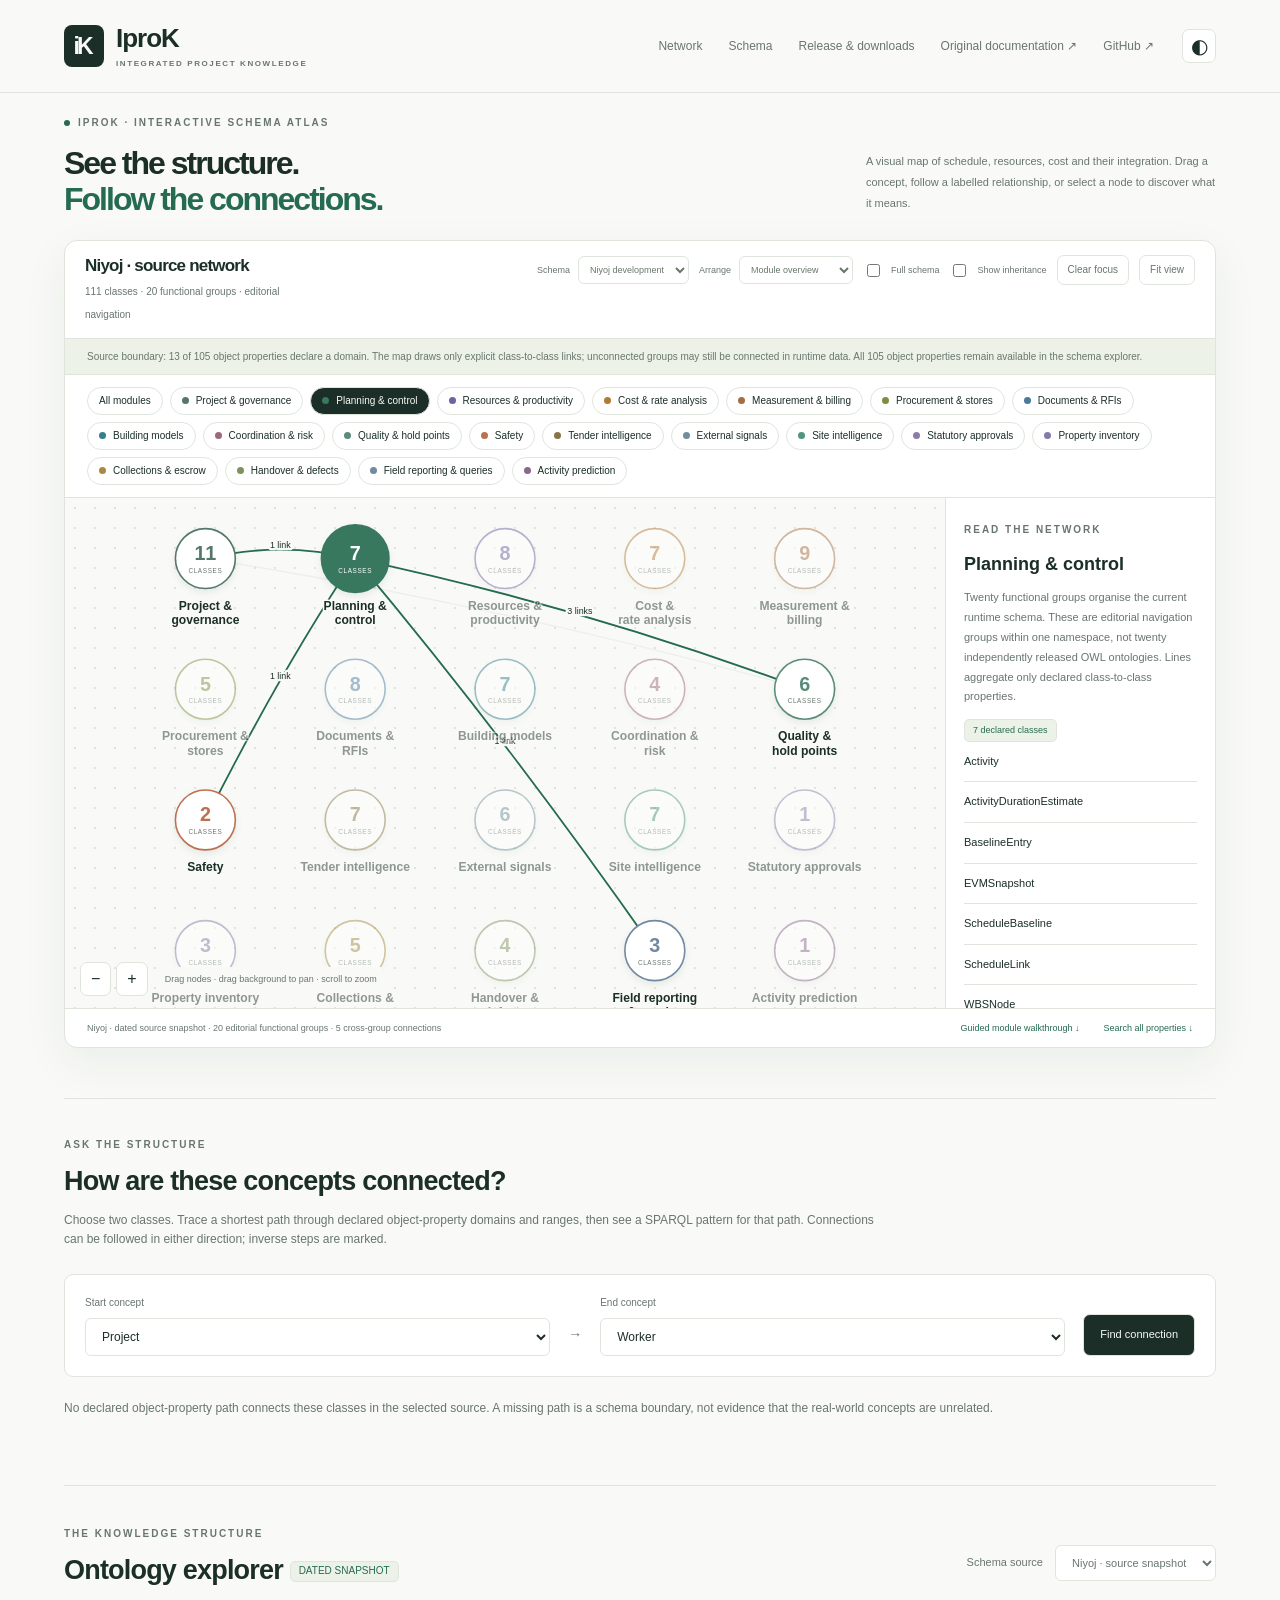
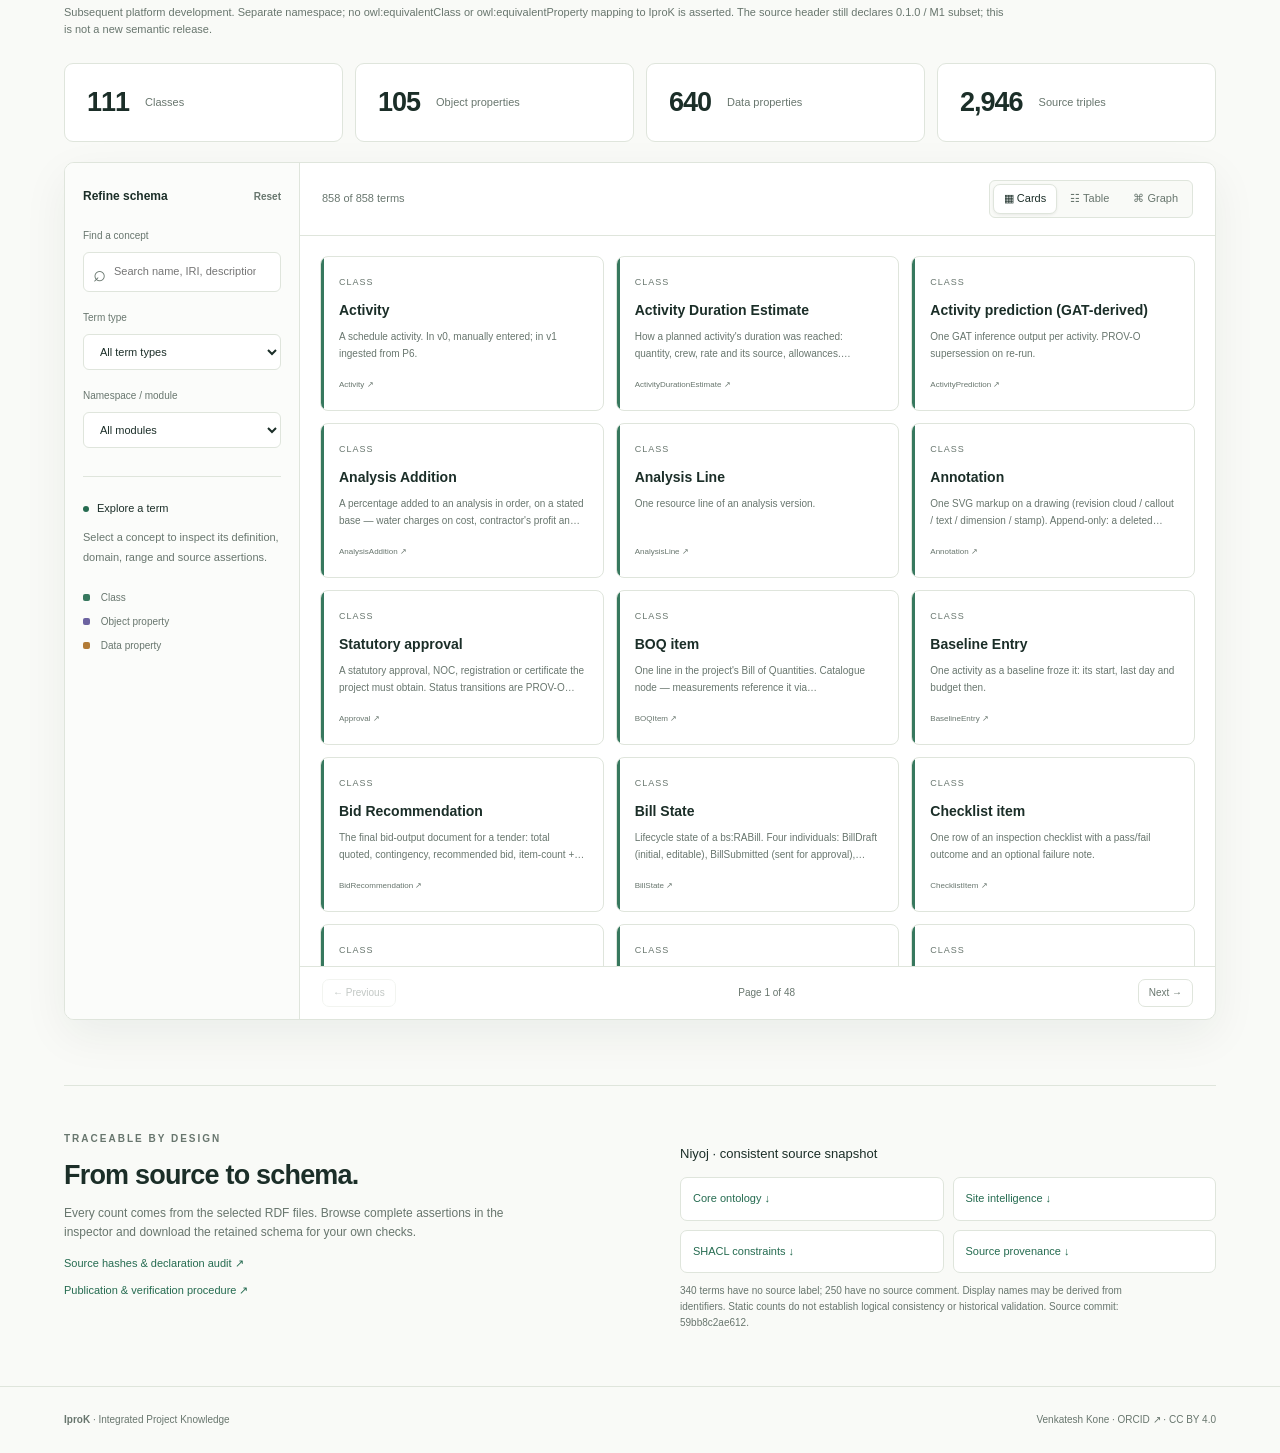
==== index.html @ ef1412c0 "Build source-traceable IproK and Niyoj network atlas" ====
<!doctype html>
<html lang="en"><head><meta charset="utf-8"><meta name="viewport" content="width=device-width,initial-scale=1"><meta name="description" content="Explore the IproK ontology: construction schedules, resources, costs and connected project information."><title>IproK | A visual guide to connected project information</title><link rel="stylesheet" href="assets/explorer.css"><script src="assets/explorer.js" defer></script></head>
<body><a class="skip" href="#workspace">Skip to explorer</a><header><a class="brand" href="index.html"><span class="mark">iK</span><span>IproK<small>INTEGRATED PROJECT KNOWLEDGE</small></span></a><nav aria-label="Main navigation"><a href="#network">Network</a><a href="#workspace">Schema</a><a href="#release">Release & downloads</a><a href="legacy.html">Original documentation ↗</a><a href="https://github.com/konevenkatesh/iprok-explorer">GitHub ↗</a></nav><button id="theme" class="icon" aria-label="Switch colour theme">◐</button></header>
<main><section class="network-intro"><div><div class="eyebrow"><span class="dot"></span> IPROK · INTERACTIVE SCHEMA ATLAS</div><h1>See the structure.<br><span>Follow the connections.</span></h1></div><p>A visual map of schedule, resources, cost and their integration. Drag a concept, follow a labelled relationship, or select a node to discover what it means.</p></section>
<section id="network" class="network-studio" aria-labelledby="network-title"><div class="network-top"><div><h2 id="network-title">The IproK network</h2><span id="network-summary">28 classes · 5 modules</span></div><div class="network-switch"><label>Schema<select id="network-source"><option value="iprok">Published IproK</option><option value="niyoj">Niyoj development</option></select></label><label>Arrange<select id="network-layout"><option value="module-map">Module overview</option><option value="modules">Class clusters</option><option value="force">Connected network</option><option value="radial">Radial map</option><option value="hierarchy">Class hierarchy</option></select></label><label class="check-label"><input id="network-context" type="checkbox"> Full schema</label><label class="check-label"><input id="network-hierarchy" type="checkbox"> Show inheritance</label><button id="network-clear">Clear focus</button><button id="network-fit">Fit view</button></div></div><div id="network-evidence-note" class="network-evidence-note"></div><div id="network-modules" class="network-modules" role="group" aria-label="Focus a module"></div><div class="network-body"><div class="network-viewport"><svg id="network-svg" viewBox="0 0 1200 760" aria-label="IproK interactive module network"></svg><div class="canvas-tools"><button id="network-zoom-out" aria-label="Zoom network out">−</button><button id="network-zoom-in" aria-label="Zoom network in">+</button><span>Drag nodes · drag background to pan · scroll to zoom</span></div></div><aside class="network-detail"><div class="eyebrow">READ THE NETWORK</div><h3 id="network-node-title">Start with a connection.</h3><p id="network-node-description">Each circle is a class. Solid arrows are declared object-property links. Colours show the module. Select a node to highlight its neighbours and open the connected terms below.</p><div id="network-node-facts"></div><div id="network-node-links"></div><button id="network-inspect" hidden>Inspect all source assertions ↗</button><div class="network-key"><span><i></i> Solid arrow · object property</span><span>┄ Dashed arrow · subclass of</span><span>Labels and directions follow the RDF source.</span></div></aside></div><div class="network-foot"><span id="network-status" role="status">Published IproK 0.1.0 · source declarations</span><a href="#learning">Guided module walkthrough ↓</a><a href="#workspace">Search all properties ↓</a></div></section>
<section id="learning" class="learning" aria-labelledby="learning-title"><div class="section-head"><div><div class="eyebrow">START WITH THE MEANING</div><h2 id="learning-title">Five modules. One connected structure.</h2></div><span class="badge">PUBLISHED IPROK SCHEMA</span></div><p class="intro">Choose a module to see its purpose and connections. Then follow a question through the model or inspect any term. Explanations are editorial guides; source assertions remain available at every step.</p><div id="module-cards" class="module-cards"></div><div id="module-detail" class="module-detail"><div><div class="eyebrow">INSIDE THE MODULE</div><h3 id="module-title"></h3><p id="module-purpose"></p><button id="browse-module" class="text-button"></button><div class="source-note">Concepts below may belong to neighbouring modules. The relationships on the right are declared in the selected module.</div><div id="module-diagram" class="concept-chips"></div></div><div><div class="eyebrow">READ THE CONNECTIONS</div><div id="module-relations" class="module-relations"></div></div></div><div class="journeys"><div class="eyebrow">FOLLOW A QUESTION</div><h2>See how the pieces connect.</h2><div id="journey-tabs" class="journey-tabs" role="group" aria-label="Guided schema paths"></div><p id="journey-description"></p><div id="journey-flow" class="journey-flow"></div><div class="reading-key"><span>□ Class: a kind of thing</span><span>→ Property: a declared relationship</span><span>Select either to inspect the source</span></div></div><div class="meaning-grid"><article><div class="eyebrow">01 · STRUCTURE</div><h3>The ontology defines the meanings.</h3><p>Task, ResourceAllocation and Resource are classes. taskHasResourceAllocation and allocationAssignsResource are relationships between those classes.</p></article><article><div class="eyebrow">02 · RECORDS</div><h3>The graph connects actual records.</h3><p>Illustrative only: “Task A → Allocation A → Crane A”. These would be project instances using the schema. This website contains no actual project records.</p></article><article><div class="eyebrow">03 · BOUNDARIES</div><h3>Read what is declared.</h3><p>The published IproK schema has schedule, resource, cost, integration and shared modules. A building-model module is not declared in this release. Niyoj is available separately as later development, with its own namespace.</p></article></div></section>
<section class="pathfinder" aria-labelledby="pathfinder-title"><div><div class="eyebrow">ASK THE STRUCTURE</div><h2 id="pathfinder-title">How are these concepts connected?</h2><p>Choose two classes. Trace a shortest path through declared object-property domains and ranges, then see a SPARQL pattern for that path. Connections can be followed in either direction; inverse steps are marked.</p></div><div class="path-selectors"><label>Start concept<select id="path-start"></select></label><span aria-hidden="true">→</span><label>End concept<select id="path-end"></select></label><button id="find-path">Find connection</button></div><div id="path-result" role="status" aria-live="polite"></div><details id="query-details"><summary>Read the corresponding SPARQL pattern</summary><pre id="path-query"></pre><div class="query-actions"><button id="copy-query">Copy query</button><span id="query-copy-status" role="status"></span></div><p class="source-note">Generated from the displayed schema path. No query runs here. Use a populated graph with matching predicates; inspect dataset, graph scope and authorisation before execution. Domain/range declarations can be multiple and are not validation rules.</p></details></section>
<section class="workspace" id="workspace" aria-labelledby="explorer-title"><div class="section-head"><div><div class="eyebrow">THE KNOWLEDGE STRUCTURE</div><h2 id="explorer-title">Ontology explorer <span id="release-badge" class="badge">Loading</span></h2></div><label class="source-label">Schema source<select id="source"><option value="iprok">IproK · published 0.1.0</option><option value="niyoj">Niyoj · source snapshot</option></select></label></div><p id="source-note" class="source-note"></p><div id="stats" class="stats" aria-label="Schema counts"></div>
<div class="explorer-shell"><aside class="filters"><div class="filter-title">Refine schema <button id="reset" class="text-button">Reset</button></div><label for="search">Find a concept</label><div class="search-wrap"><span aria-hidden="true">⌕</span><input id="search" type="search" placeholder="Search name, IRI, description…"></div><label for="kind">Term type</label><select id="kind"><option value="">All term types</option><option>Class</option><option>Object property</option><option>Data property</option><option>Annotation property</option><option>Property</option></select><label for="module">Namespace / module</label><select id="module"><option value="">All modules</option></select><div class="filter-note"><span class="dot"></span><strong>Explore a term</strong><p>Select a concept to inspect its definition, domain, range and source assertions.</p></div><div class="legend"><span><i class="class-dot"></i> Class</span><span><i class="object-dot"></i> Object property</span><span><i class="data-dot"></i> Data property</span></div></aside>
<div class="results"><div class="toolbar"><span id="result-count" role="status" aria-live="polite">Loading schema…</span><div class="layouts" role="group" aria-label="Schema layout"><button data-layout="cards" aria-pressed="true">▦ <span>Cards</span></button><button data-layout="table" aria-pressed="false">☷ <span>Table</span></button><button data-layout="graph" aria-pressed="false">⌘ <span>Graph</span></button></div></div><div id="graph-controls" hidden><label>Graph arrangement <select id="arrangement"><option value="radial">Radial</option><option value="layers">Hierarchy layers</option><option value="grid">Grid</option></select></label><button id="zoom-out" aria-label="Zoom out">−</button><button id="zoom-in" aria-label="Zoom in">+</button><button id="zoom-reset">Fit</button><span>Classes and declared domain → range links. No inferred links.</span></div><div id="content" class="content" aria-busy="true"><p>Loading the retained schema…</p></div><div class="pager"><button id="previous">← Previous</button><span id="page-info"></span><button id="next">Next →</button></div></div></div></section>
<section class="release-section" id="release"><div><div class="eyebrow">TRACEABLE BY DESIGN</div><h2>From source to schema.</h2><p>Every count comes from the selected RDF files. Browse complete assertions in the inspector and download the retained schema for your own checks.</p><a href="data/manifest.json">Source hashes & declaration audit ↗</a><a href="PROCEDURE.md">Publication & verification procedure ↗</a></div><div><h3 id="download-title">Published IproK files</h3><div id="downloads" class="downloads"></div><p class="release-note" id="audit-note"></p></div></section></main>
<footer><span><strong>IproK</strong> · Integrated Project Knowledge</span><span>Venkatesh Kone · <a href="https://orcid.org/0000-0002-6398-5850">ORCID ↗</a> · <a href="https://creativecommons.org/licenses/by/4.0/">CC BY 4.0</a></span></footer>
<dialog id="inspector" aria-labelledby="term-title"><div class="dialog-top"><span id="term-kind" class="badge"></span><button id="close" aria-label="Close term inspector">✕</button></div><h2 id="term-title"></h2><code id="term-iri"></code><p id="term-description"></p><div class="inspector-actions"><button id="copy">Copy IRI</button><button id="permalink">Copy explorer link</button><a id="source-file">View RDF source ↗</a><span id="copy-status" role="status"></span></div><h3>Declared relationships & assertions</h3><div id="assertions"></div><div id="term-shapes"></div></dialog>
<noscript><p>This explorer requires JavaScript. <a href="legacy.html">Read the original documentation</a> or <a href="ontology.ttl">download Turtle</a>.</p></noscript></body></html>
---- assets/explorer.css ----
:root{--bg:#f9faf7;--surface:#fff;--ink:#1b2e28;--muted:#68766e;--line:#dfe5dc;--accent:#256b50;--soft:#edf2e9;--class:#37785e;--object:#6c63a0;--data:#b17b36;--shadow:0 15px 45px #142f2110;color-scheme:light;font-family:Inter,-apple-system,BlinkMacSystemFont,"Segoe UI",sans-serif}
*{box-sizing:border-box}html{scroll-behavior:smooth;scroll-padding-top:24px}body{margin:0;background:var(--bg);color:var(--ink);font-size:14px;line-height:1.6}body.dark{--bg:#121d19;--surface:#1b2923;--ink:#e1e9df;--muted:#a5b4a9;--line:#34453a;--accent:#96c7a8;--soft:#25382d;--shadow:none;color-scheme:dark}button,input,select{font:inherit;color:inherit}button,a,select{touch-action:manipulation}button{cursor:pointer;background:var(--surface);border:1px solid var(--line);border-radius:7px;padding:8px 12px}button:hover{border-color:var(--accent);background:var(--soft)}button:disabled{opacity:.4;cursor:default}a{color:inherit;text-decoration:none}a:hover{text-decoration:underline}a:focus-visible,button:focus-visible,input:focus-visible,select:focus-visible{outline:3px solid var(--accent);outline-offset:3px}.skip{position:absolute;top:-80px;left:20px;background:var(--surface);padding:12px;z-index:20}.skip:focus{top:10px}header{max-width:1440px;margin:auto;padding:24px 5%;display:flex;align-items:center;border-bottom:1px solid var(--line);gap:28px}.brand{display:flex;align-items:center;gap:12px;font-size:26px;font-weight:700;line-height:1.1;letter-spacing:-1px}.brand small{display:block;font-size:8px;letter-spacing:1.6px;color:var(--muted);margin-top:7px}.mark{background:var(--ink);color:var(--bg);width:40px;height:42px;border-radius:8px;display:grid;place-items:center;font-size:23px;letter-spacing:-3px;padding-right:4px}nav{margin-left:auto;display:flex;gap:26px;font-size:12px;color:var(--muted)}.icon{font-size:20px;padding:0;width:34px;height:34px}main{max-width:1440px;margin:auto;padding:0 5%}.hero{display:grid;grid-template-columns:1.2fr 1fr;gap:50px;padding:65px 0 58px;align-items:center}.eyebrow{font-size:10px;letter-spacing:2px;font-weight:650;color:var(--muted);display:flex;align-items:center;gap:8px}.dot{width:6px;height:6px;display:inline-block;border-radius:50%;background:var(--accent)}h1{font-size:clamp(32px,3.3vw,50px);font-weight:550;line-height:1.15;letter-spacing:-2px;margin:18px 0}h1 span{color:var(--accent)}.hero p{font-size:14px;color:var(--muted);max-width:570px;line-height:1.85;margin:22px 0 30px}.primary{display:inline-flex;gap:30px;padding:11px 19px;background:var(--ink);color:var(--bg);border-radius:6px;font-size:12px}.secondary{margin-left:22px;color:var(--muted);font-size:11px}.hero-art{border:1px solid var(--line);border-radius:15px;padding:5px 10px 14px;background:var(--soft)}.hero-art svg{width:100%;display:block;color:var(--accent)}.art-node rect{fill:var(--ink);stroke:var(--ink)}.art-node text{fill:var(--bg);text-anchor:middle;font-size:12px;font-weight:600;letter-spacing:1px}.art-node .art-sub{font-size:9px;font-weight:400;letter-spacing:0;opacity:.6}.art-node.small rect{fill:var(--surface);stroke:var(--line)}.art-node.small text{fill:var(--ink);font-size:11px;letter-spacing:0;font-weight:500}.art-caption{display:block;text-align:center;font-size:8px;letter-spacing:1.5px;color:var(--muted)}.section-head{display:flex;justify-content:space-between;align-items:center;gap:20px}h2{font-size:27px;font-weight:550;letter-spacing:-.8px;line-height:1.25;margin:12px 0}.badge{display:inline-block;background:var(--soft);border:1px solid var(--line);border-radius:5px;padding:3px 8px;font-size:10px;vertical-align:middle;font-weight:500;letter-spacing:0;color:var(--accent)}.source-label{display:flex;align-items:center;gap:12px;color:var(--muted);font-size:11px}select,input{border:1px solid var(--line);border-radius:6px;background:var(--surface);padding:10px 12px;max-width:100%}.source-note{color:var(--muted);font-size:11px;max-width:950px;margin:4px 0 24px}.stats{display:grid;grid-template-columns:repeat(4,1fr);gap:12px;margin:20px 0}.stat{background:var(--surface);border:1px solid var(--line);border-radius:9px;padding:17px 22px;display:flex;align-items:center;gap:16px}.stat strong{font-weight:550;font-size:27px;letter-spacing:-1px}.stat span{font-size:11px;color:var(--muted)}.explorer-shell{display:grid;grid-template-columns:235px minmax(0,1fr);border:1px solid var(--line);border-radius:10px;overflow:hidden;background:var(--surface);box-shadow:var(--shadow)}.filters{padding:24px 18px;background:color-mix(in srgb,var(--bg) 60%,var(--surface));border-right:1px solid var(--line)}.filter-title{display:flex;justify-content:space-between;align-items:center;font-size:12px;font-weight:600;margin-bottom:22px}.text-button{border:0;background:none;color:var(--muted);padding:0;font-size:10px}.filters label{display:block;font-size:10px;color:var(--muted);margin:18px 0 8px;font-weight:500}.filters select,.filters input{width:100%;font-size:11px}.search-wrap{position:relative}.search-wrap span{position:absolute;left:10px;top:4px;font-size:22px;color:var(--muted)}.search-wrap input{padding-left:30px}.filter-note{border-top:1px solid var(--line);margin-top:28px;padding-top:23px;font-size:11px;color:var(--muted)}.filter-note strong{margin-left:8px;color:var(--ink);font-weight:500}.filter-note p{line-height:1.8}.legend{display:grid;gap:8px;margin-top:22px;font-size:10px;color:var(--muted)}.legend i{display:inline-block;width:7px;height:7px;border-radius:2px;margin-right:8px}.class-dot{background:var(--class)}.object-dot{background:var(--object)}.data-dot{background:var(--data)}.toolbar{padding:17px 22px;border-bottom:1px solid var(--line);display:flex;align-items:center;justify-content:space-between;gap:15px;font-size:11px;color:var(--muted)}.layouts{display:flex;background:var(--bg);border:1px solid var(--line);border-radius:6px;padding:3px;gap:2px}.layouts button{padding:5px 10px;background:transparent;border-color:transparent;font-size:11px;color:var(--muted)}.layouts button[aria-pressed=true]{background:var(--surface);color:var(--ink);box-shadow:0 1px 3px #0001;border-color:var(--line)}.content{padding:20px;min-height:420px;max-height:730px;overflow:auto}.cards{display:grid;grid-template-columns:repeat(3,minmax(0,1fr));gap:12px}.term-card{text-align:left;display:flex;flex-direction:column;align-items:start;border-radius:8px;padding:18px;min-height:155px;position:relative;overflow:hidden}.term-card::before{content:'';position:absolute;left:0;top:0;height:100%;width:3px;background:var(--class)}.term-card.object::before{background:var(--object)}.term-card.data::before{background:var(--data)}.term-card small{font-size:9px;text-transform:uppercase;letter-spacing:1px;color:var(--muted)}.term-card strong{font-size:14px;font-weight:550;margin:10px 0 7px;word-break:break-word}.term-card p{font-size:10px;line-height:1.7;color:var(--muted);margin:0;display:-webkit-box;-webkit-line-clamp:2;-webkit-box-orient:vertical;overflow:hidden}.term-card .term-module{font-size:8px;color:var(--muted);margin-top:auto;padding-top:14px;word-break:break-all}.pager{padding:12px 22px;display:flex;justify-content:space-between;align-items:center;border-top:1px solid var(--line);font-size:10px;color:var(--muted)}.pager button{font-size:10px;padding:5px 10px}table{width:100%;border-collapse:collapse;text-align:left;font-size:11px}th{font-weight:500;color:var(--muted);background:var(--bg);position:sticky;top:-20px}th,td{padding:13px 12px;border-bottom:1px solid var(--line);vertical-align:top;overflow-wrap:anywhere}td button{border:0;background:none;padding:0;color:var(--accent);text-align:left;font-size:12px}td .uri{display:block;font-size:9px;color:var(--muted);margin-top:3px}#graph-controls{padding:10px 20px;border-bottom:1px solid var(--line);font-size:10px;align-items:center;gap:8px}#graph-controls:not([hidden]){display:flex;flex-wrap:wrap}#graph-controls select{padding:5px;font-size:10px}#graph-controls button{padding:3px 10px}#graph-controls>span{color:var(--muted)}.graph{width:100%;height:520px;background:var(--bg);border-radius:8px;touch-action:pan-y}.graph line{stroke:var(--line);stroke-width:1.5}.graph .edge-label{fill:var(--muted);font-size:8px}.graph circle{fill:var(--surface);stroke:var(--accent);stroke-width:2}.graph text{fill:var(--ink);font-size:10px;text-anchor:middle;pointer-events:none}.graph g[role=button]{cursor:pointer}.graph g[role=button]:hover circle{fill:var(--soft);stroke-width:4}.graph .external{fill:var(--soft);stroke-dasharray:3 2}.empty{text-align:center;padding:90px 20px;color:var(--muted)}.release-section{display:grid;grid-template-columns:1fr 1fr;gap:80px;border-top:1px solid var(--line);margin-top:65px;padding:45px 0}.release-section p{font-size:12px;color:var(--muted);max-width:470px}.release-section a{display:block;color:var(--accent);font-size:11px;margin-top:10px}.release-section h3{font-size:13px;font-weight:500}.downloads{display:grid;grid-template-columns:repeat(2,1fr);gap:9px}.downloads a{margin:0;border:1px solid var(--line);border-radius:7px;padding:12px;background:var(--surface)}.release-note{font-size:10px!important}footer{max-width:1440px;margin:auto;padding:25px 5%;border-top:1px solid var(--line);font-size:10px;color:var(--muted);display:flex;justify-content:space-between;gap:20px}dialog{background:var(--surface);color:var(--ink);border:1px solid var(--line);border-radius:14px;max-width:780px;width:calc(100% - 30px);max-height:85vh;padding:28px;box-shadow:var(--shadow)}dialog::backdrop{background:#10251f77;backdrop-filter:blur(3px)}.dialog-top{display:flex;justify-content:space-between;align-items:center}dialog h2{margin-top:20px}dialog code{font-size:11px;display:block;overflow-wrap:anywhere;color:var(--muted);padding:10px;background:var(--bg);border:1px solid var(--line);border-radius:6px}dialog p{color:var(--muted);font-size:13px}dialog h3{font-size:13px;margin-top:28px}.inspector-actions{display:flex;gap:10px;flex-wrap:wrap;align-items:center;font-size:10px}.inspector-actions button{font-size:10px}#assertions{display:grid;gap:6px}.assertion{padding:10px 12px;background:var(--bg);border-radius:6px;display:grid;grid-template-columns:150px 1fr;gap:10px;font-size:11px;overflow-wrap:anywhere}.assertion span:first-child{color:var(--muted)}.assertion button{border:0;background:none;padding:0;color:var(--accent);font-size:11px;text-align:left;overflow-wrap:anywhere}#copy-status{color:var(--accent)}[hidden]{display:none!important}
@media(min-width:1500px){.hero{padding-top:80px}}@media(max-width:1050px){.cards{grid-template-columns:repeat(2,minmax(0,1fr))}.hero{gap:20px}.secondary{display:inline-block;margin:15px 0 0 15px}nav{gap:14px}nav a:nth-child(3){display:none}.explorer-shell{grid-template-columns:200px minmax(0,1fr)}}@media(max-width:760px){header{padding:18px 5%;gap:12px}nav a{display:none}nav a:last-child{display:inline}.hero{grid-template-columns:1fr;padding:38px 0}.hero-art{display:none}h1{font-size:38px}.hero p{font-size:13px}.section-head{align-items:start;flex-direction:column}.source-label{width:100%;justify-content:space-between}.stats{gap:7px;grid-template-columns:repeat(2,1fr)}.stat{padding:12px;gap:10px}.stat strong{font-size:23px}.explorer-shell{grid-template-columns:1fr}.filters{border-right:0;border-bottom:1px solid var(--line);padding:15px;display:grid;grid-template-columns:1fr 1fr;gap:8px 15px}.filter-title{grid-column:1/-1;margin:0}.filters label{margin:5px 0 0}.filters label[for=search],.search-wrap{grid-column:1/-1}.filters label[for=kind]{grid-column:1;grid-row:4}.filters label[for=module]{grid-column:2;grid-row:4}.filter-note,.legend{display:none}.toolbar{padding:12px}.layouts button{padding:5px 8px}.content{padding:12px}.cards{gap:8px}.term-card{padding:14px;min-height:140px}.term-card strong{font-size:12px}.release-section{grid-template-columns:1fr;gap:20px;margin-top:35px;padding:30px 0}footer{flex-direction:column;gap:8px}.assertion{grid-template-columns:1fr;gap:4px}.graph{height:400px}}
@media(prefers-reduced-motion:reduce){html{scroll-behavior:auto}}
.learning{border-top:1px solid var(--line);padding:40px 0 55px}.intro{max-width:800px;color:var(--muted);font-size:12px;line-height:1.8}.module-cards{display:grid;grid-template-columns:repeat(5,1fr);gap:12px;margin:25px 0 18px}.module-card{text-align:left;padding:20px 16px;background:var(--surface);border-top:3px solid var(--module-colour);border-radius:8px;min-height:190px}.module-card[aria-pressed=true]{background:var(--soft);outline:1px solid var(--module-colour)}.module-number{color:var(--module-colour);font-size:10px;letter-spacing:2px}.module-card h3{font-size:15px;font-weight:550;line-height:1.3;margin:14px 0 8px}.module-card p{color:var(--muted);font-size:11px;min-height:53px;line-height:1.7}.module-card small{font-size:9px;color:var(--module-colour)}.module-detail{display:grid;grid-template-columns:1fr 1.2fr;gap:45px;background:var(--surface);border:1px solid var(--line);border-radius:10px;padding:28px}.module-detail h3{font-size:24px;letter-spacing:-.5px;font-weight:550;margin:12px 0}.module-detail p{font-size:12px;color:var(--muted)}.module-detail .text-button{font-size:11px;color:var(--accent);margin:10px 0 20px}.concept-chips{display:flex;flex-wrap:wrap;gap:8px;margin-top:18px}.concept-chip{font-size:10px;border-radius:30px;padding:7px 12px;background:var(--soft);color:var(--accent)}.module-relations{margin-top:15px;display:grid;gap:7px;max-height:290px;overflow:auto}.relation-line{display:flex;justify-content:space-between;gap:10px;padding:10px 13px;align-items:center;text-align:left;background:var(--bg);font-size:11px;overflow-wrap:anywhere}.relation-line small{font-size:8px;color:var(--accent)}.journeys{margin-top:40px}.journey-tabs{display:flex;gap:8px;flex-wrap:wrap;margin:20px 0 15px}.journey-tabs button{font-size:10px;color:var(--muted)}.journey-tabs button[aria-pressed=true]{background:var(--ink);color:var(--bg);border-color:var(--ink)}.journeys p{font-size:12px;color:var(--muted)}.journey-flow{display:flex;align-items:center;flex-wrap:wrap;gap:8px;border:1px solid var(--line);border-radius:9px;background:var(--soft);padding:30px 22px;min-height:105px}.path-concept{background:var(--surface);font-size:12px;padding:14px 18px;border-color:var(--line);box-shadow:0 3px 10px #13291c08}.path-relation{border:0;background:none;font-size:9px;padding:8px 4px;color:var(--accent)}.reading-key{display:flex;flex-wrap:wrap;gap:25px;font-size:9px;color:var(--muted);margin:12px 0}.meaning-grid{display:grid;grid-template-columns:repeat(3,1fr);gap:35px;margin-top:38px}.meaning-grid h3{font-size:14px;font-weight:550}.meaning-grid p{font-size:11px;color:var(--muted);line-height:1.8}.workspace{border-top:1px solid var(--line);padding-top:40px}#term-shapes .assertion{display:block}#assertions .relation-line{width:100%}
@media(max-width:1050px){.module-cards{grid-template-columns:repeat(3,1fr)}.module-detail{gap:25px}.cards{grid-template-columns:repeat(2,minmax(0,1fr))}.explorer-shell{grid-template-columns:200px minmax(0,1fr)}}
@media(max-width:760px){.module-cards{grid-template-columns:repeat(2,1fr);gap:9px}.module-card{padding:15px;min-height:170px}.module-card:last-child{grid-column:1/-1;min-height:135px}.module-detail{grid-template-columns:1fr;padding:20px}.meaning-grid{grid-template-columns:1fr;gap:20px}.journey-flow{padding:18px 12px;gap:5px}.path-concept{padding:10px;font-size:10px}.path-relation{font-size:8px}.learning{padding-top:30px}.explorer-shell{grid-template-columns:1fr}.stats{grid-template-columns:repeat(2,1fr)}}
.pathfinder{border-top:1px solid var(--line);padding:38px 0 45px}.pathfinder>div>p{color:var(--muted);font-size:12px;max-width:820px}.path-selectors{display:flex;align-items:end;gap:18px;padding:20px;background:var(--surface);border:1px solid var(--line);border-radius:9px;margin-top:24px}.path-selectors label{display:grid;gap:7px;flex:1;font-size:10px;color:var(--muted)}.path-selectors select{width:100%;font-size:12px;color:var(--ink)}.path-selectors>span{margin-bottom:10px;color:var(--muted)}.path-selectors button{background:var(--ink);color:var(--bg);font-size:11px;padding:11px 16px}#path-result{display:flex;align-items:center;flex-wrap:wrap;gap:8px;padding:22px 0;font-size:12px;color:var(--muted)}#query-details{border:1px solid var(--line);border-radius:8px;padding:15px 20px;background:var(--surface)}summary{cursor:pointer;font-size:11px;color:var(--accent)}pre{white-space:pre-wrap;overflow-wrap:anywhere;background:var(--bg);padding:18px;border:1px solid var(--line);border-radius:6px;font-size:10px;line-height:1.9}.query-actions{display:flex;align-items:center;gap:10px;font-size:10px}.query-actions button{font-size:10px}.path-step{color:var(--accent);font-size:9px;max-width:210px;text-align:center}.path-step small{display:block;color:var(--muted);font-size:8px}
@media(max-width:760px){.path-selectors{display:grid;grid-template-columns:1fr 1fr;gap:12px}.path-selectors>span{display:none}.path-selectors button{grid-column:1/-1}.path-step{max-width:130px}}
.network-intro{display:flex;justify-content:space-between;align-items:end;gap:45px;padding:42px 0 30px}.network-intro h1{font-size:40px;margin:15px 0 0;line-height:1.12}.network-intro>p{font-size:12px;color:var(--muted);max-width:350px;line-height:1.9;margin-bottom:4px}.network-studio{border:1px solid var(--line);border-radius:13px;background:var(--surface);box-shadow:var(--shadow);overflow:hidden;margin:0 0 50px}.network-top{padding:17px 22px;display:flex;align-items:center;justify-content:space-between;gap:20px;border-bottom:1px solid var(--line)}.network-top h2{font-size:19px;margin:0 0 3px}.network-top>div>span{font-size:10px;color:var(--muted)}.network-switch{display:flex;align-items:center;gap:14px;font-size:10px;color:var(--muted)}.network-switch label{display:flex;align-items:center;gap:8px}.network-switch select{font-size:10px;padding:7px}.network-switch button{font-size:10px;padding:6px 10px}.network-switch input{accent-color:var(--accent)}.network-modules{display:flex;align-items:center;gap:7px;padding:12px 22px;flex-wrap:wrap;border-bottom:1px solid var(--line)}.network-modules button{font-size:10px;border-radius:20px;padding:5px 11px}.network-modules button[aria-pressed=true]{background:var(--ink);color:var(--bg)}.network-modules i{display:inline-block;width:7px;height:7px;border-radius:50%;margin-right:7px}.network-body{display:grid;grid-template-columns:minmax(0,1fr) 240px;min-height:560px}.network-viewport{background:var(--bg);position:relative;overflow:hidden;background-image:radial-gradient(var(--line) .8px,transparent .8px);background-size:20px 20px}#network-svg{display:block;width:100%;height:590px;cursor:grab;touch-action:none;user-select:none}#network-svg:active{cursor:grabbing}.network-detail{border-left:1px solid var(--line);padding:24px 18px;overflow:auto;max-height:590px}.network-detail h3{font-size:21px;line-height:1.3;overflow-wrap:anywhere;font-weight:550;margin:15px 0 12px}.network-detail p{font-size:11px;color:var(--muted);line-height:1.8}.network-detail .badge{font-size:9px}.network-detail button{font-size:10px;max-width:100%;overflow-wrap:anywhere}.network-detail .network-link{display:block;border:0;border-bottom:1px solid var(--line);border-radius:0;background:none;padding:11px 0;text-align:left;width:100%;font-size:11px}.network-link small{display:block;font-size:8px;color:var(--muted);line-height:1.8}.network-key{margin-top:28px;padding-top:20px;border-top:1px solid var(--line);display:grid;gap:8px;font-size:9px;color:var(--muted)}.network-key i{display:inline-block;width:15px;border-top:1px solid var(--muted);vertical-align:middle;margin-right:5px}.canvas-tools{position:absolute;bottom:12px;left:15px;display:flex;gap:5px;align-items:center}.canvas-tools button{background:var(--surface);font-size:16px;padding:3px 10px}.canvas-tools span{font-size:9px;color:var(--muted);margin-left:7px;background:var(--bg);padding:5px}.network-foot{border-top:1px solid var(--line);display:flex;align-items:center;gap:24px;padding:12px 22px;font-size:9px;color:var(--muted)}.network-foot a{margin-left:auto;color:var(--accent)}.network-foot a+a{margin-left:0}.net-cluster{fill-opacity:.045;stroke-opacity:.18;stroke-width:1.5;stroke-dasharray:5 6}.net-cluster-label{font-size:12px;letter-spacing:2px;font-weight:600;text-anchor:middle;fill:var(--muted)}.net-edge{fill:none;stroke:#8a9e92;stroke-width:1.5;opacity:.7;transition:opacity .15s}.net-edge-label{font-size:10px;fill:var(--ink);paint-order:stroke;stroke:var(--bg);stroke-width:5px;stroke-linejoin:round;text-anchor:middle;pointer-events:none}.net-node{cursor:pointer;transition:opacity .15s}.net-node circle{stroke-width:2.2;fill:var(--surface);filter:drop-shadow(0 3px 3px #12271b15)}.net-node .node-label{font-size:13px;font-weight:550;fill:var(--ink);text-anchor:middle;paint-order:stroke;stroke:var(--bg);stroke-width:5px;stroke-linejoin:round;pointer-events:none}.net-node .node-glyph{font-size:12px;font-weight:700;text-anchor:middle;fill:var(--muted);pointer-events:none}.net-node:hover circle,.net-node.selected circle{stroke-width:4;fill:var(--soft)}.net-node.selected .node-label{font-weight:750}.net-node.muted,.net-edge.muted,.net-edge-label.muted{opacity:.12}.net-edge.active{stroke:var(--accent);stroke-width:2.5;opacity:1}.network-detail #network-inspect{margin-top:18px;width:100%;background:var(--soft)}
@media(max-width:1050px){.network-top{align-items:start;flex-direction:column;gap:12px}.network-body{grid-template-columns:minmax(0,1fr) 210px}#network-svg{height:550px}.network-switch{gap:10px}.network-detail{padding:20px 14px;max-height:550px}}
@media(max-width:760px){.network-intro{display:block;padding:30px 0 20px}.network-intro h1{font-size:33px}.network-intro>p{max-width:none;margin:18px 0 0}.network-top{padding:15px}.network-switch{flex-wrap:wrap}.network-modules{padding:10px 12px;gap:5px}.network-modules button{font-size:9px;padding:4px 8px}.network-body{grid-template-columns:1fr}.network-detail{border-left:0;border-top:1px solid var(--line);max-height:330px;padding:18px}.network-detail h3{font-size:18px;margin:10px 0}.network-detail .network-key{display:none}#network-svg{height:440px}.canvas-tools span{font-size:8px}.network-foot{padding:12px;gap:10px;flex-wrap:wrap}.network-foot a{margin-left:0}.network-studio{margin-bottom:30px}.network-body{min-height:0}}
.network-intro{padding:28px 0 24px}.network-intro h1{font-size:34px}.network-top{padding:14px 20px}.network-body{grid-template-columns:minmax(0,1fr) 270px;min-height:480px}#network-svg{height:510px}.network-detail{max-height:510px}.network-detail h3{font-size:18px;overflow-wrap:normal;word-break:normal}.net-node .node-label{font-size:19px}.net-node .node-module{font-size:12px;font-weight:600;letter-spacing:1.5px;text-anchor:middle;fill:var(--muted);pointer-events:none}.net-node .node-glyph{font-size:17px}.net-edge-label{font-size:14px;stroke-width:7px}.net-edge{stroke-width:2}.net-edge.active{stroke-width:2.8}.network-viewport:has(.net-node:nth-child(15)) .node-label{font-size:13px}.network-viewport:has(.net-node:nth-child(15)) .net-edge-label{font-size:10px}
@media(max-width:1050px){.network-body{grid-template-columns:minmax(0,1fr) 235px}.network-detail h3{font-size:17px}.network-switch{gap:9px}.network-top{gap:10px}#network-svg{height:470px}.network-detail{max-height:470px}.net-node .node-label{font-size:21px}}
@media(max-width:760px){.network-body{grid-template-columns:1fr}.network-intro h1{font-size:31px}.network-detail{max-height:300px}#network-svg{height:390px}.network-top{padding:14px}.network-switch{font-size:9px}.net-node .node-label{font-size:22px}.net-edge-label{font-size:17px}.network-top h2{font-size:18px}.canvas-tools span{max-width:190px;line-height:1.5}.network-modules{gap:5px}}
.module-map-node{cursor:pointer}.module-map-node circle{filter:drop-shadow(0 5px 6px #182b2415)}.module-map-node:hover circle{stroke-width:5}.module-count{font-size:31px;font-weight:650;text-anchor:middle;pointer-events:none}.module-unit{font-size:10px;text-anchor:middle;letter-spacing:1px;pointer-events:none}.module-map-label{font-size:19px;text-anchor:middle;fill:var(--ink);font-weight:550;paint-order:stroke;stroke:var(--bg);stroke-width:5px;stroke-linejoin:round;pointer-events:none}.module-map-node.subdued{opacity:.48}.network-switch{flex-wrap:wrap;justify-content:flex-end}.network-top{align-items:start}.network-top>div:first-child{flex-shrink:0}.network-modules{max-height:95px;overflow:auto}.network-detail .network-link{font-size:11px}.module-map-node.selected .module-map-label{font-weight:750}
.network-evidence-note{padding:9px 22px;font-size:10px;line-height:1.7;background:var(--soft);color:var(--muted);border-bottom:1px solid var(--line)}.network-modules{max-height:130px}.network-intro{padding:22px 0}.network-intro h1{font-size:32px}.network-intro>p{font-size:11px}.network-top h2{font-size:17px}.network-switch{font-size:9px;gap:10px}.network-switch select{font-size:9px}.network-top>div:first-child{max-width:210px}.network-body{min-height:510px}
@media(max-width:760px){.network-viewport{overflow:auto}.network-viewport #network-svg{min-width:680px;height:460px}.network-body{min-height:0}.network-evidence-note{font-size:9px;padding:9px 13px}.network-modules{max-height:150px}.canvas-tools span{display:none}.canvas-tools{position:sticky;bottom:8px;left:10px;width:80px;height:30px;margin-top:-38px}.network-intro h1{font-size:28px}.network-top>div:first-child{max-width:100%}}
@media(max-width:760px){nav a:last-child{display:none}nav a:first-child{display:inline}nav{margin-left:auto}.brand{font-size:23px}.brand small{font-size:7px;letter-spacing:1px}header{gap:12px}.network-modules{max-height:150px}}
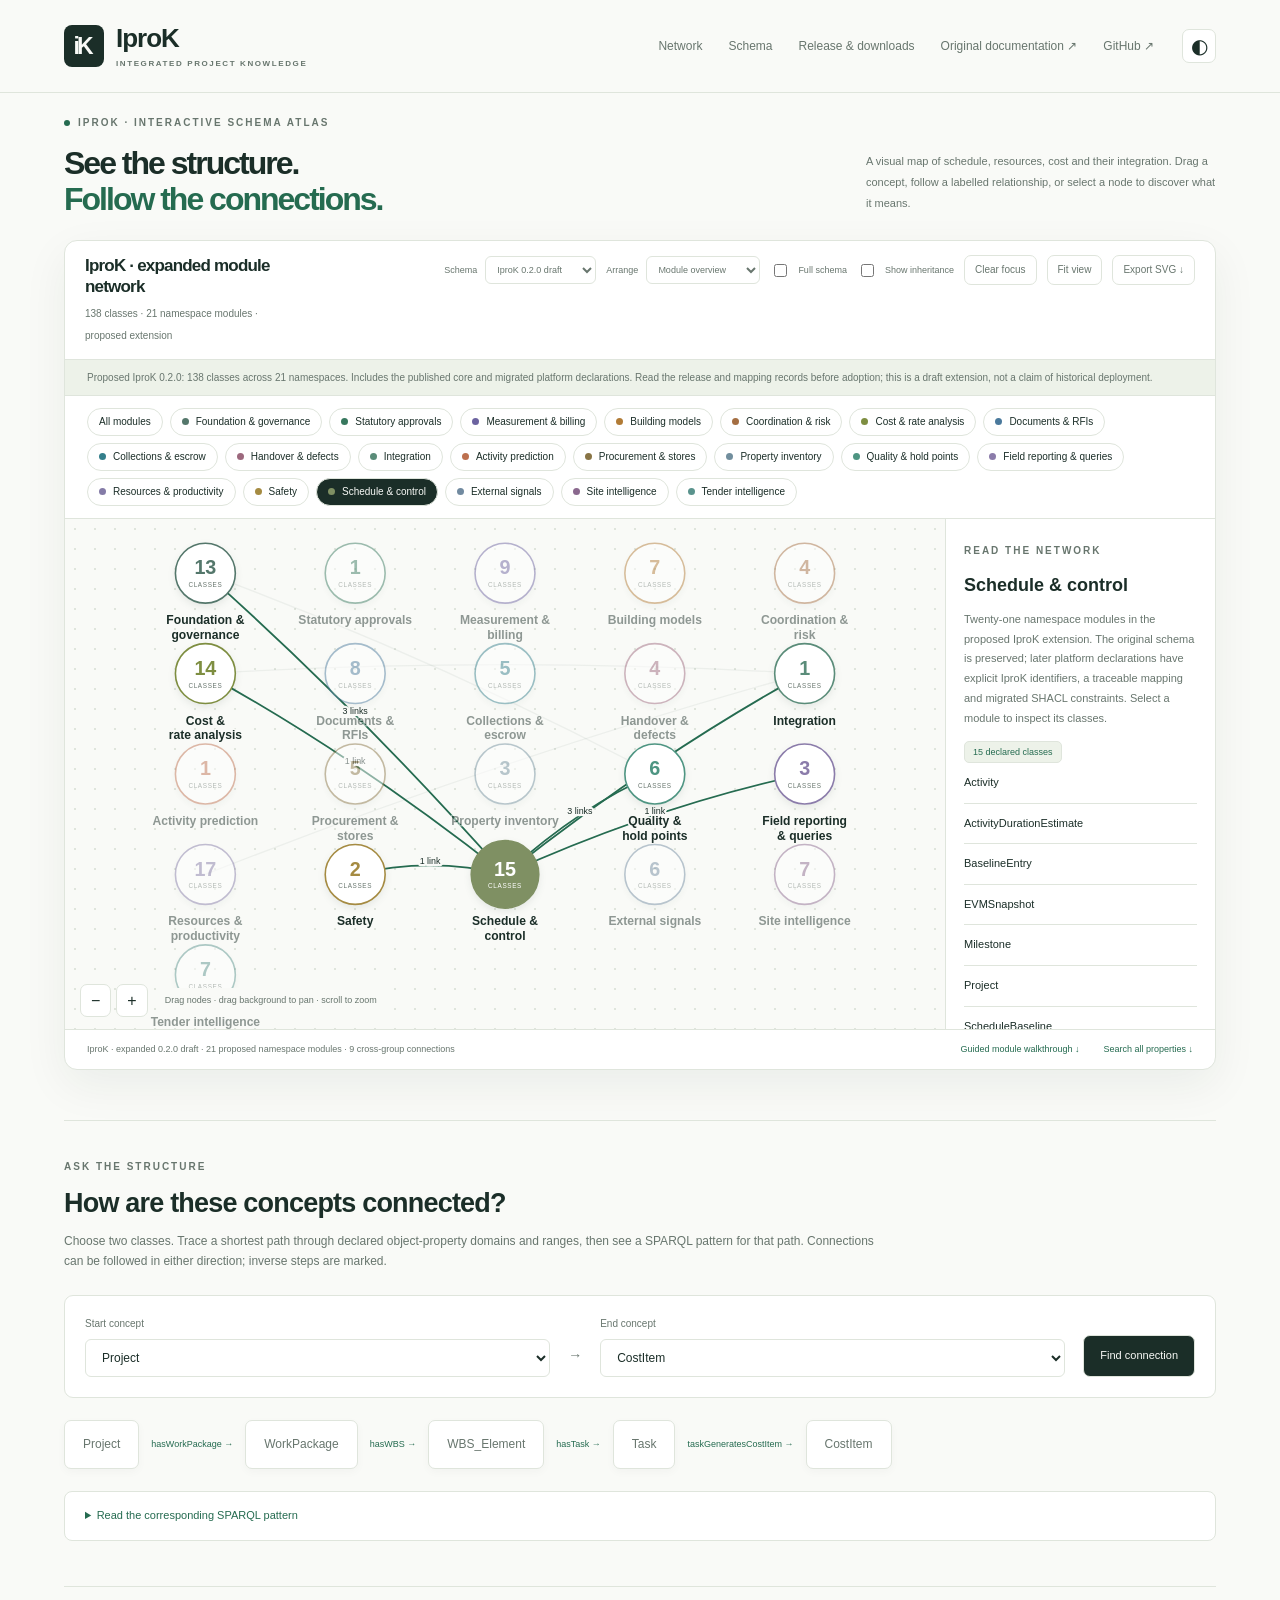
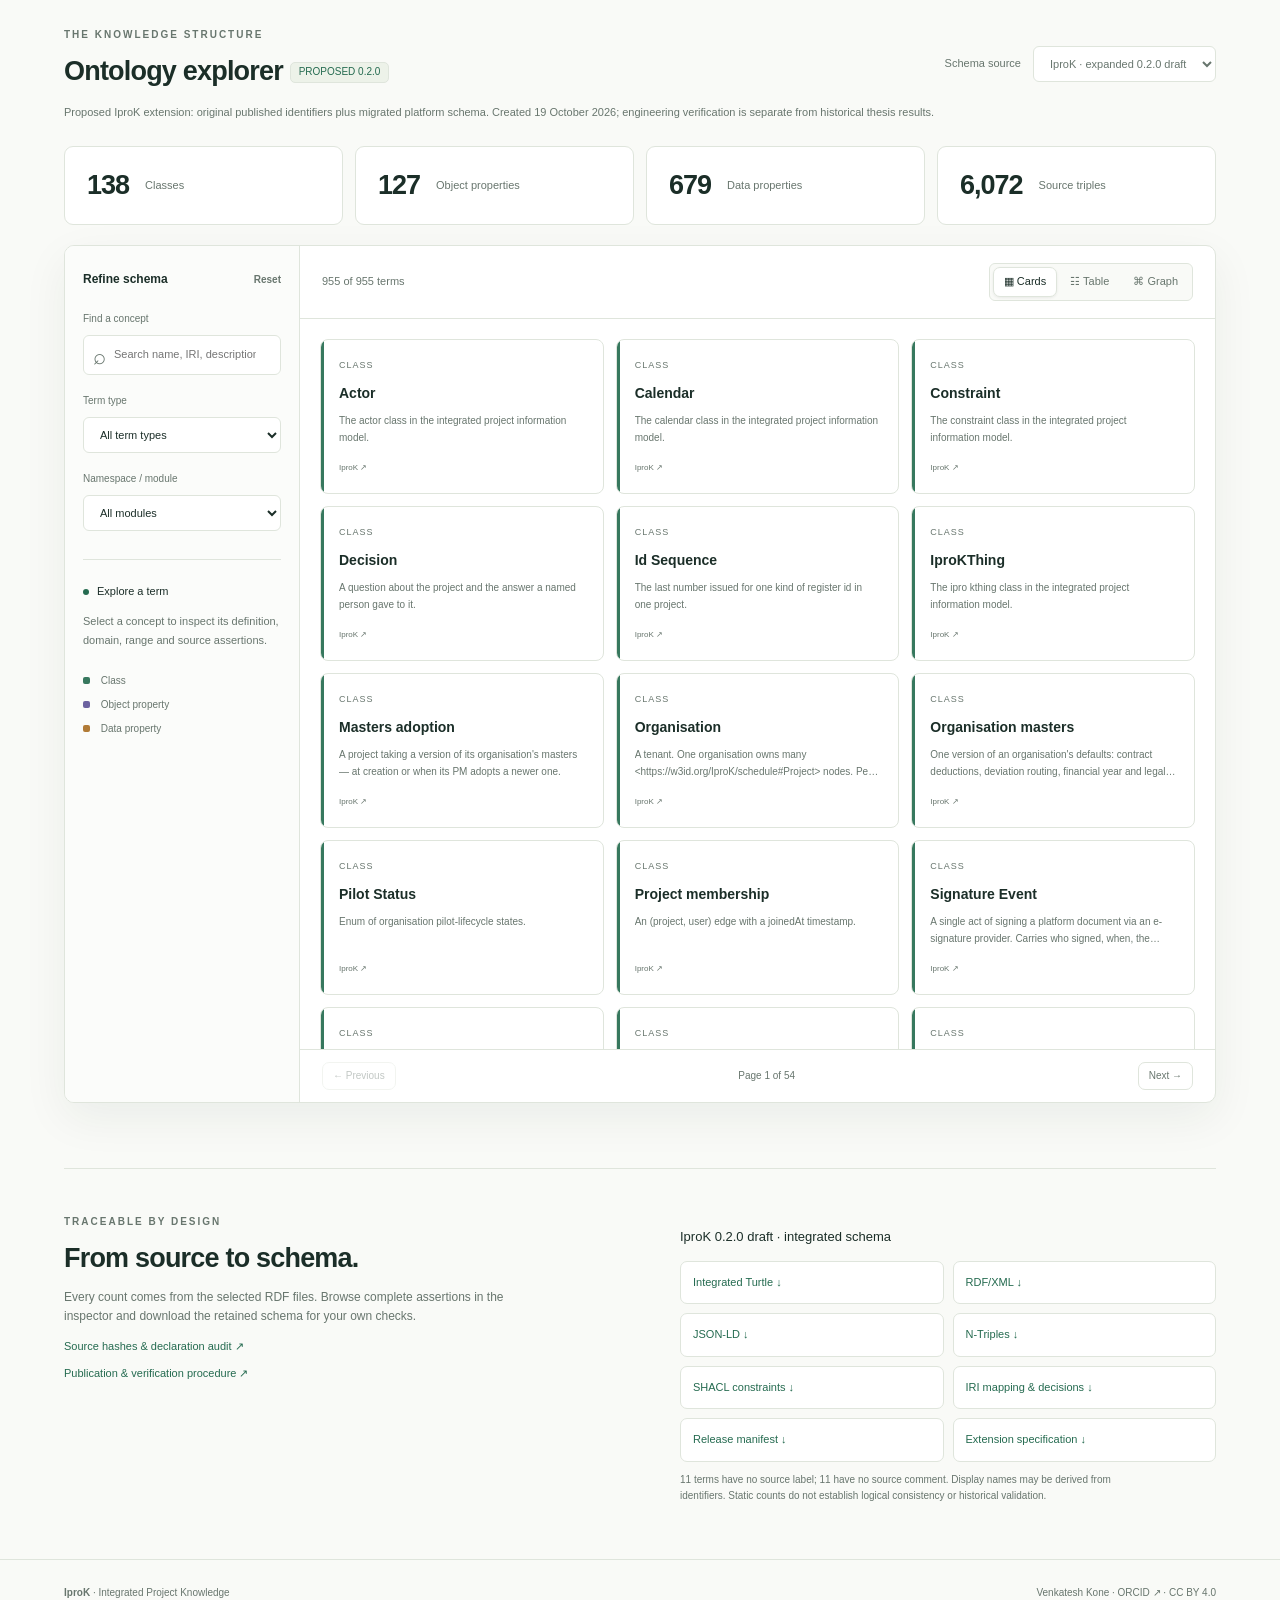
==== commit daec22b7: "Extend IproK into 21 modules with mapped SHACL and corrected containment hierarchy" ====
--- a/index.html
+++ b/index.html
@@ -2,10 +2,10 @@
 <html lang="en"><head><meta charset="utf-8"><meta name="viewport" content="width=device-width,initial-scale=1"><meta name="description" content="Explore the IproK ontology: construction schedules, resources, costs and connected project information."><title>IproK | A visual guide to connected project information</title><link rel="stylesheet" href="assets/explorer.css"><script src="assets/explorer.js" defer></script></head>
 <body><a class="skip" href="#workspace">Skip to explorer</a><header><a class="brand" href="index.html"><span class="mark">iK</span><span>IproK<small>INTEGRATED PROJECT KNOWLEDGE</small></span></a><nav aria-label="Main navigation"><a href="#network">Network</a><a href="#workspace">Schema</a><a href="#release">Release & downloads</a><a href="legacy.html">Original documentation ↗</a><a href="https://github.com/konevenkatesh/iprok-explorer">GitHub ↗</a></nav><button id="theme" class="icon" aria-label="Switch colour theme">◐</button></header>
 <main><section class="network-intro"><div><div class="eyebrow"><span class="dot"></span> IPROK · INTERACTIVE SCHEMA ATLAS</div><h1>See the structure.<br><span>Follow the connections.</span></h1></div><p>A visual map of schedule, resources, cost and their integration. Drag a concept, follow a labelled relationship, or select a node to discover what it means.</p></section>
-<section id="network" class="network-studio" aria-labelledby="network-title"><div class="network-top"><div><h2 id="network-title">The IproK network</h2><span id="network-summary">28 classes · 5 modules</span></div><div class="network-switch"><label>Schema<select id="network-source"><option value="iprok">Published IproK</option><option value="niyoj">Niyoj development</option></select></label><label>Arrange<select id="network-layout"><option value="module-map">Module overview</option><option value="modules">Class clusters</option><option value="force">Connected network</option><option value="radial">Radial map</option><option value="hierarchy">Class hierarchy</option></select></label><label class="check-label"><input id="network-context" type="checkbox"> Full schema</label><label class="check-label"><input id="network-hierarchy" type="checkbox"> Show inheritance</label><button id="network-clear">Clear focus</button><button id="network-fit">Fit view</button></div></div><div id="network-evidence-note" class="network-evidence-note"></div><div id="network-modules" class="network-modules" role="group" aria-label="Focus a module"></div><div class="network-body"><div class="network-viewport"><svg id="network-svg" viewBox="0 0 1200 760" aria-label="IproK interactive module network"></svg><div class="canvas-tools"><button id="network-zoom-out" aria-label="Zoom network out">−</button><button id="network-zoom-in" aria-label="Zoom network in">+</button><span>Drag nodes · drag background to pan · scroll to zoom</span></div></div><aside class="network-detail"><div class="eyebrow">READ THE NETWORK</div><h3 id="network-node-title">Start with a connection.</h3><p id="network-node-description">Each circle is a class. Solid arrows are declared object-property links. Colours show the module. Select a node to highlight its neighbours and open the connected terms below.</p><div id="network-node-facts"></div><div id="network-node-links"></div><button id="network-inspect" hidden>Inspect all source assertions ↗</button><div class="network-key"><span><i></i> Solid arrow · object property</span><span>┄ Dashed arrow · subclass of</span><span>Labels and directions follow the RDF source.</span></div></aside></div><div class="network-foot"><span id="network-status" role="status">Published IproK 0.1.0 · source declarations</span><a href="#learning">Guided module walkthrough ↓</a><a href="#workspace">Search all properties ↓</a></div></section>
+<section id="network" class="network-studio" aria-labelledby="network-title"><div class="network-top"><div><h2 id="network-title">The IproK network</h2><span id="network-summary">28 classes · 5 modules</span></div><div class="network-switch"><label>Schema<select id="network-source"><option value="expanded">IproK 0.2.0 draft</option><option value="iprok">Published IproK</option><option value="niyoj">Niyoj development</option></select></label><label>Arrange<select id="network-layout"><option value="module-map">Module overview</option><option value="modules">Class clusters</option><option value="force">Connected network</option><option value="radial">Radial map</option><option value="hierarchy">Class hierarchy</option></select></label><label class="check-label"><input id="network-context" type="checkbox"> Full schema</label><label class="check-label"><input id="network-hierarchy" type="checkbox"> Show inheritance</label><button id="network-clear">Clear focus</button><button id="network-fit">Fit view</button><button id="network-export">Export SVG ↓</button></div></div><div id="network-evidence-note" class="network-evidence-note"></div><div id="network-modules" class="network-modules" role="group" aria-label="Focus a module"></div><div class="network-body"><div class="network-viewport"><svg id="network-svg" viewBox="0 0 1200 760" aria-label="IproK interactive module network"></svg><div class="canvas-tools"><button id="network-zoom-out" aria-label="Zoom network out">−</button><button id="network-zoom-in" aria-label="Zoom network in">+</button><span>Drag nodes · drag background to pan · scroll to zoom</span></div></div><aside class="network-detail"><div class="eyebrow">READ THE NETWORK</div><h3 id="network-node-title">Start with a connection.</h3><p id="network-node-description">Each circle is a class. Solid arrows are declared object-property links. Colours show the module. Select a node to highlight its neighbours and open the connected terms below.</p><div id="network-node-facts"></div><div id="network-node-links"></div><button id="network-inspect" hidden>Inspect all source assertions ↗</button><div class="network-key"><span><i></i> Solid arrow · object property</span><span>┄ Dashed arrow · subclass of</span><span>Labels and directions follow the RDF source.</span></div></aside></div><div class="network-foot"><span id="network-status" role="status">Published IproK 0.1.0 · source declarations</span><a href="#learning">Guided module walkthrough ↓</a><a href="#workspace">Search all properties ↓</a></div></section>
 <section id="learning" class="learning" aria-labelledby="learning-title"><div class="section-head"><div><div class="eyebrow">START WITH THE MEANING</div><h2 id="learning-title">Five modules. One connected structure.</h2></div><span class="badge">PUBLISHED IPROK SCHEMA</span></div><p class="intro">Choose a module to see its purpose and connections. Then follow a question through the model or inspect any term. Explanations are editorial guides; source assertions remain available at every step.</p><div id="module-cards" class="module-cards"></div><div id="module-detail" class="module-detail"><div><div class="eyebrow">INSIDE THE MODULE</div><h3 id="module-title"></h3><p id="module-purpose"></p><button id="browse-module" class="text-button"></button><div class="source-note">Concepts below may belong to neighbouring modules. The relationships on the right are declared in the selected module.</div><div id="module-diagram" class="concept-chips"></div></div><div><div class="eyebrow">READ THE CONNECTIONS</div><div id="module-relations" class="module-relations"></div></div></div><div class="journeys"><div class="eyebrow">FOLLOW A QUESTION</div><h2>See how the pieces connect.</h2><div id="journey-tabs" class="journey-tabs" role="group" aria-label="Guided schema paths"></div><p id="journey-description"></p><div id="journey-flow" class="journey-flow"></div><div class="reading-key"><span>□ Class: a kind of thing</span><span>→ Property: a declared relationship</span><span>Select either to inspect the source</span></div></div><div class="meaning-grid"><article><div class="eyebrow">01 · STRUCTURE</div><h3>The ontology defines the meanings.</h3><p>Task, ResourceAllocation and Resource are classes. taskHasResourceAllocation and allocationAssignsResource are relationships between those classes.</p></article><article><div class="eyebrow">02 · RECORDS</div><h3>The graph connects actual records.</h3><p>Illustrative only: “Task A → Allocation A → Crane A”. These would be project instances using the schema. This website contains no actual project records.</p></article><article><div class="eyebrow">03 · BOUNDARIES</div><h3>Read what is declared.</h3><p>The published IproK schema has schedule, resource, cost, integration and shared modules. A building-model module is not declared in this release. Niyoj is available separately as later development, with its own namespace.</p></article></div></section>
 <section class="pathfinder" aria-labelledby="pathfinder-title"><div><div class="eyebrow">ASK THE STRUCTURE</div><h2 id="pathfinder-title">How are these concepts connected?</h2><p>Choose two classes. Trace a shortest path through declared object-property domains and ranges, then see a SPARQL pattern for that path. Connections can be followed in either direction; inverse steps are marked.</p></div><div class="path-selectors"><label>Start concept<select id="path-start"></select></label><span aria-hidden="true">→</span><label>End concept<select id="path-end"></select></label><button id="find-path">Find connection</button></div><div id="path-result" role="status" aria-live="polite"></div><details id="query-details"><summary>Read the corresponding SPARQL pattern</summary><pre id="path-query"></pre><div class="query-actions"><button id="copy-query">Copy query</button><span id="query-copy-status" role="status"></span></div><p class="source-note">Generated from the displayed schema path. No query runs here. Use a populated graph with matching predicates; inspect dataset, graph scope and authorisation before execution. Domain/range declarations can be multiple and are not validation rules.</p></details></section>
-<section class="workspace" id="workspace" aria-labelledby="explorer-title"><div class="section-head"><div><div class="eyebrow">THE KNOWLEDGE STRUCTURE</div><h2 id="explorer-title">Ontology explorer <span id="release-badge" class="badge">Loading</span></h2></div><label class="source-label">Schema source<select id="source"><option value="iprok">IproK · published 0.1.0</option><option value="niyoj">Niyoj · source snapshot</option></select></label></div><p id="source-note" class="source-note"></p><div id="stats" class="stats" aria-label="Schema counts"></div>
+<section class="workspace" id="workspace" aria-labelledby="explorer-title"><div class="section-head"><div><div class="eyebrow">THE KNOWLEDGE STRUCTURE</div><h2 id="explorer-title">Ontology explorer <span id="release-badge" class="badge">Loading</span></h2></div><label class="source-label">Schema source<select id="source"><option value="expanded">IproK · expanded 0.2.0 draft</option><option value="iprok">IproK · published 0.1.0</option><option value="niyoj">Niyoj · source snapshot</option></select></label></div><p id="source-note" class="source-note"></p><div id="stats" class="stats" aria-label="Schema counts"></div>
 <div class="explorer-shell"><aside class="filters"><div class="filter-title">Refine schema <button id="reset" class="text-button">Reset</button></div><label for="search">Find a concept</label><div class="search-wrap"><span aria-hidden="true">⌕</span><input id="search" type="search" placeholder="Search name, IRI, description…"></div><label for="kind">Term type</label><select id="kind"><option value="">All term types</option><option>Class</option><option>Object property</option><option>Data property</option><option>Annotation property</option><option>Property</option></select><label for="module">Namespace / module</label><select id="module"><option value="">All modules</option></select><div class="filter-note"><span class="dot"></span><strong>Explore a term</strong><p>Select a concept to inspect its definition, domain, range and source assertions.</p></div><div class="legend"><span><i class="class-dot"></i> Class</span><span><i class="object-dot"></i> Object property</span><span><i class="data-dot"></i> Data property</span></div></aside>
 <div class="results"><div class="toolbar"><span id="result-count" role="status" aria-live="polite">Loading schema…</span><div class="layouts" role="group" aria-label="Schema layout"><button data-layout="cards" aria-pressed="true">▦ <span>Cards</span></button><button data-layout="table" aria-pressed="false">☷ <span>Table</span></button><button data-layout="graph" aria-pressed="false">⌘ <span>Graph</span></button></div></div><div id="graph-controls" hidden><label>Graph arrangement <select id="arrangement"><option value="radial">Radial</option><option value="layers">Hierarchy layers</option><option value="grid">Grid</option></select></label><button id="zoom-out" aria-label="Zoom out">−</button><button id="zoom-in" aria-label="Zoom in">+</button><button id="zoom-reset">Fit</button><span>Classes and declared domain → range links. No inferred links.</span></div><div id="content" class="content" aria-busy="true"><p>Loading the retained schema…</p></div><div class="pager"><button id="previous">← Previous</button><span id="page-info"></span><button id="next">Next →</button></div></div></div></section>
 <section class="release-section" id="release"><div><div class="eyebrow">TRACEABLE BY DESIGN</div><h2>From source to schema.</h2><p>Every count comes from the selected RDF files. Browse complete assertions in the inspector and download the retained schema for your own checks.</p><a href="data/manifest.json">Source hashes & declaration audit ↗</a><a href="PROCEDURE.md">Publication & verification procedure ↗</a></div><div><h3 id="download-title">Published IproK files</h3><div id="downloads" class="downloads"></div><p class="release-note" id="audit-note"></p></div></section></main>
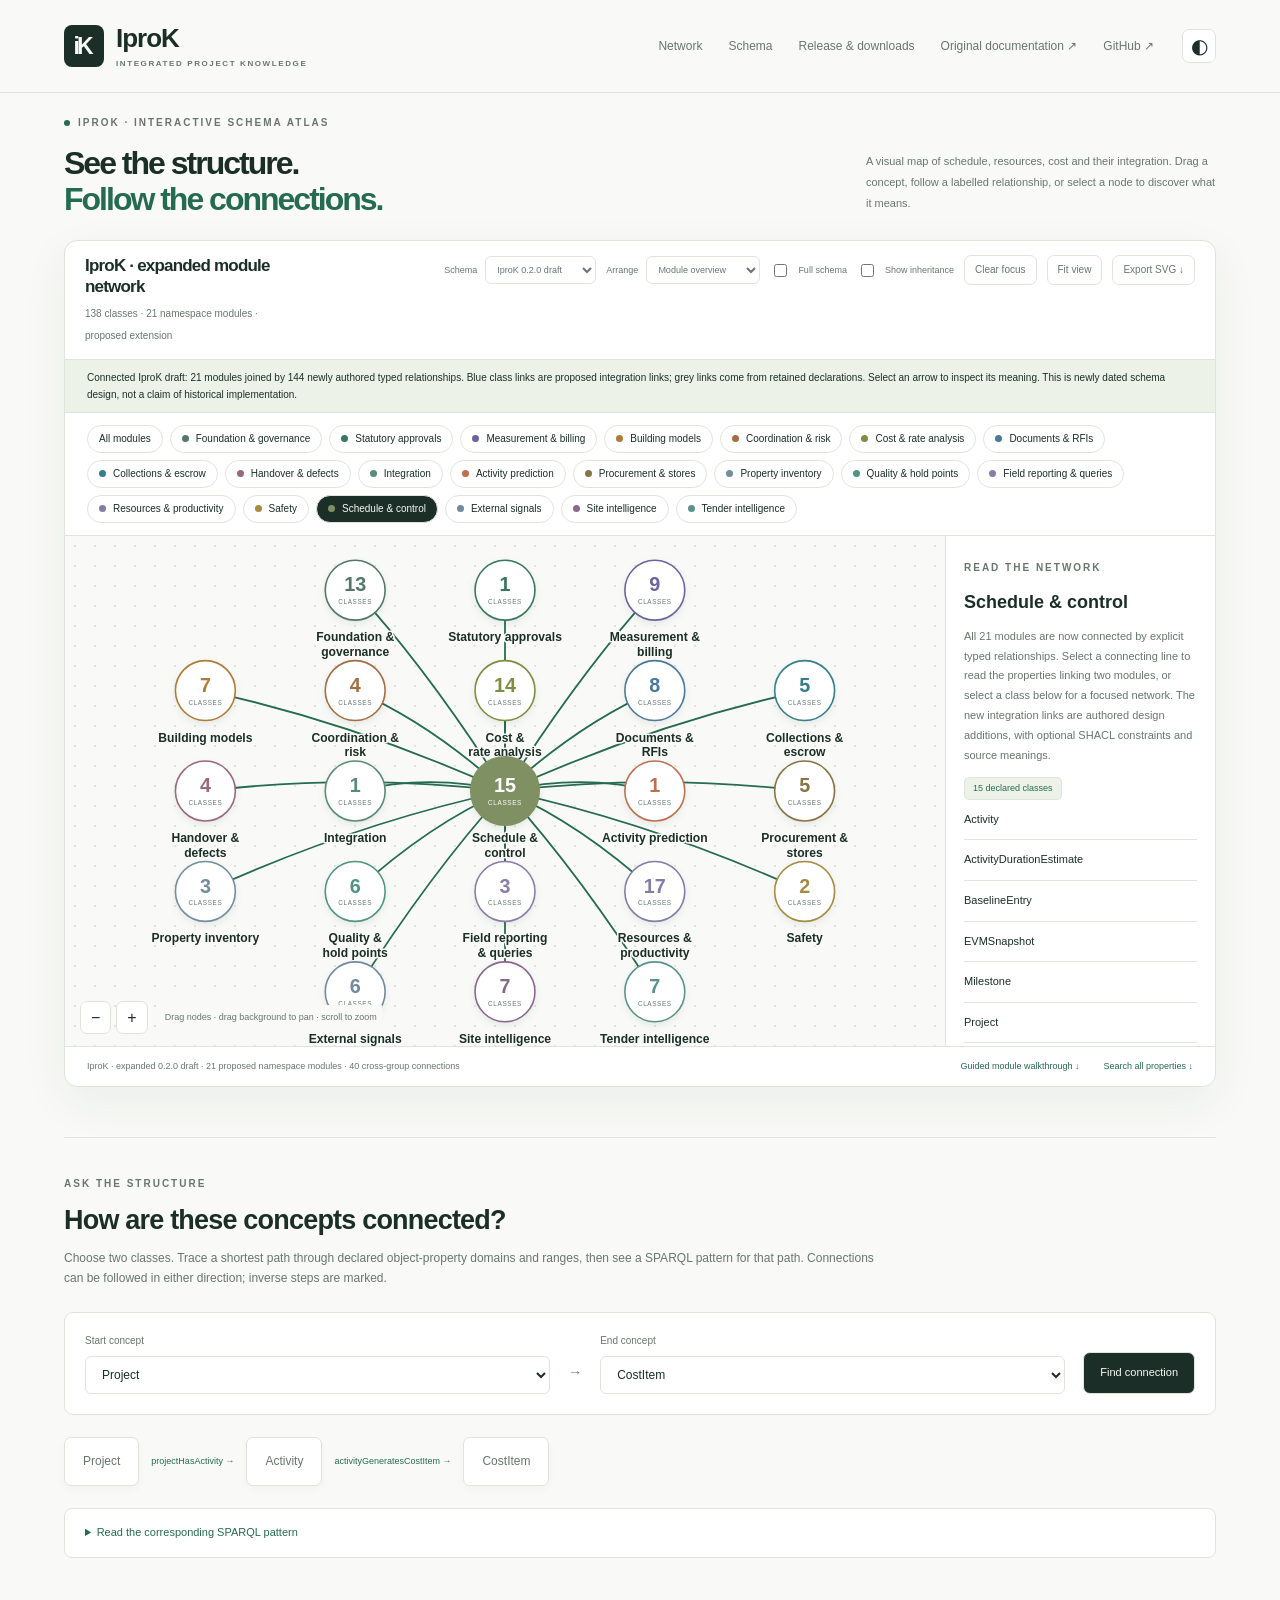
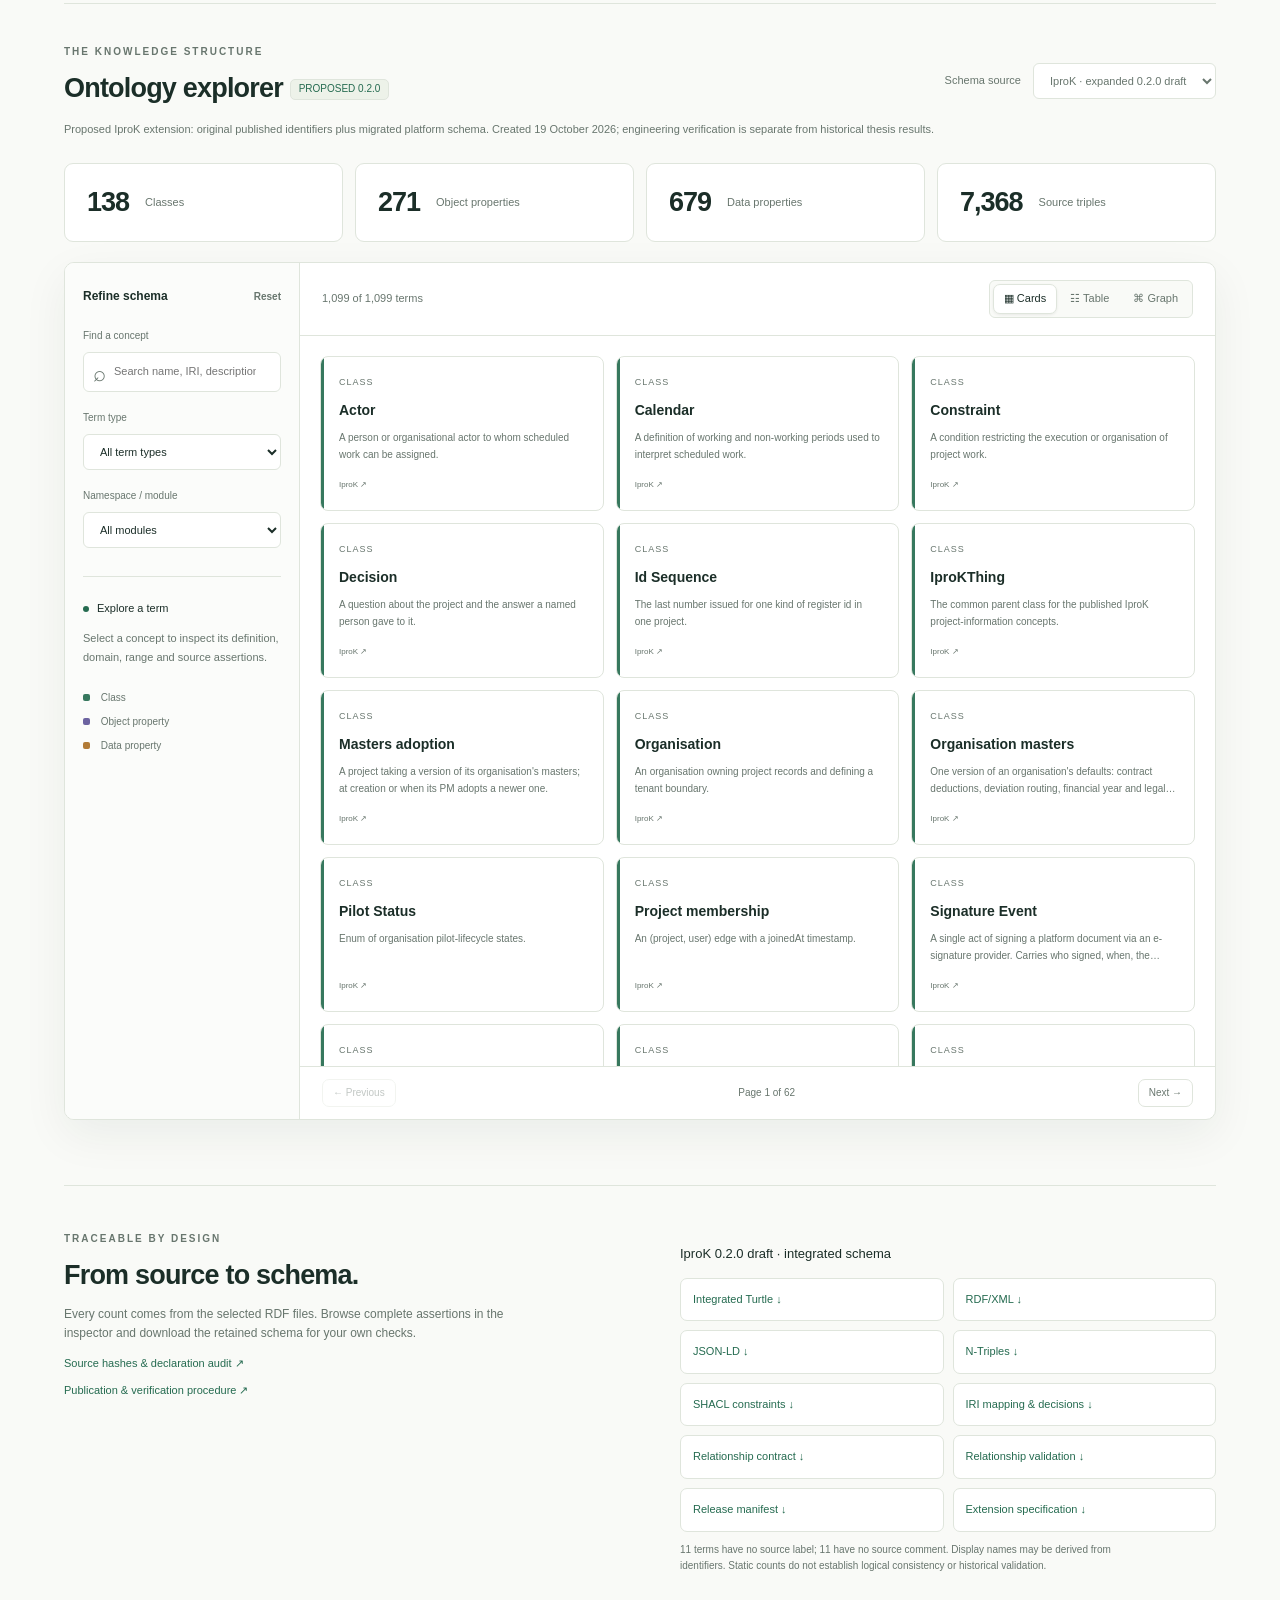
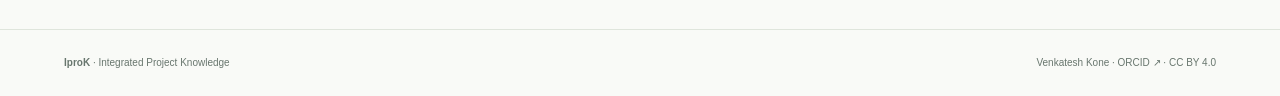
==== commit db3789c7: "Refresh cached atlas assets and connected schema indexes" ====
--- a/index.html
+++ b/index.html
@@ -1,5 +1,5 @@
 <!doctype html>
-<html lang="en"><head><meta charset="utf-8"><meta name="viewport" content="width=device-width,initial-scale=1"><meta name="description" content="Explore the IproK ontology: construction schedules, resources, costs and connected project information."><title>IproK | A visual guide to connected project information</title><link rel="stylesheet" href="assets/explorer.css"><script src="assets/explorer.js" defer></script></head>
+<html lang="en"><head><meta charset="utf-8"><meta name="viewport" content="width=device-width,initial-scale=1"><meta name="description" content="Explore the IproK ontology: construction schedules, resources, costs and connected project information."><title>IproK | A visual guide to connected project information</title><link rel="stylesheet" href="assets/explorer.css?v=connected144"><script src="assets/explorer.js?v=connected144" defer></script></head>
 <body><a class="skip" href="#workspace">Skip to explorer</a><header><a class="brand" href="index.html"><span class="mark">iK</span><span>IproK<small>INTEGRATED PROJECT KNOWLEDGE</small></span></a><nav aria-label="Main navigation"><a href="#network">Network</a><a href="#workspace">Schema</a><a href="#release">Release & downloads</a><a href="legacy.html">Original documentation ↗</a><a href="https://github.com/konevenkatesh/iprok-explorer">GitHub ↗</a></nav><button id="theme" class="icon" aria-label="Switch colour theme">◐</button></header>
 <main><section class="network-intro"><div><div class="eyebrow"><span class="dot"></span> IPROK · INTERACTIVE SCHEMA ATLAS</div><h1>See the structure.<br><span>Follow the connections.</span></h1></div><p>A visual map of schedule, resources, cost and their integration. Drag a concept, follow a labelled relationship, or select a node to discover what it means.</p></section>
 <section id="network" class="network-studio" aria-labelledby="network-title"><div class="network-top"><div><h2 id="network-title">The IproK network</h2><span id="network-summary">28 classes · 5 modules</span></div><div class="network-switch"><label>Schema<select id="network-source"><option value="expanded">IproK 0.2.0 draft</option><option value="iprok">Published IproK</option><option value="niyoj">Niyoj development</option></select></label><label>Arrange<select id="network-layout"><option value="module-map">Module overview</option><option value="modules">Class clusters</option><option value="force">Connected network</option><option value="radial">Radial map</option><option value="hierarchy">Class hierarchy</option></select></label><label class="check-label"><input id="network-context" type="checkbox"> Full schema</label><label class="check-label"><input id="network-hierarchy" type="checkbox"> Show inheritance</label><button id="network-clear">Clear focus</button><button id="network-fit">Fit view</button><button id="network-export">Export SVG ↓</button></div></div><div id="network-evidence-note" class="network-evidence-note"></div><div id="network-modules" class="network-modules" role="group" aria-label="Focus a module"></div><div class="network-body"><div class="network-viewport"><svg id="network-svg" viewBox="0 0 1200 760" aria-label="IproK interactive module network"></svg><div class="canvas-tools"><button id="network-zoom-out" aria-label="Zoom network out">−</button><button id="network-zoom-in" aria-label="Zoom network in">+</button><span>Drag nodes · drag background to pan · scroll to zoom</span></div></div><aside class="network-detail"><div class="eyebrow">READ THE NETWORK</div><h3 id="network-node-title">Start with a connection.</h3><p id="network-node-description">Each circle is a class. Solid arrows are declared object-property links. Colours show the module. Select a node to highlight its neighbours and open the connected terms below.</p><div id="network-node-facts"></div><div id="network-node-links"></div><button id="network-inspect" hidden>Inspect all source assertions ↗</button><div class="network-key"><span><i></i> Solid arrow · object property</span><span>┄ Dashed arrow · subclass of</span><span>Labels and directions follow the RDF source.</span></div></aside></div><div class="network-foot"><span id="network-status" role="status">Published IproK 0.1.0 · source declarations</span><a href="#learning">Guided module walkthrough ↓</a><a href="#workspace">Search all properties ↓</a></div></section>
--- a/assets/explorer.css
+++ b/assets/explorer.css
@@ -17,3 +17,4 @@
 .network-evidence-note{padding:9px 22px;font-size:10px;line-height:1.7;background:var(--soft);color:var(--muted);border-bottom:1px solid var(--line)}.network-modules{max-height:130px}.network-intro{padding:22px 0}.network-intro h1{font-size:32px}.network-intro>p{font-size:11px}.network-top h2{font-size:17px}.network-switch{font-size:9px;gap:10px}.network-switch select{font-size:9px}.network-top>div:first-child{max-width:210px}.network-body{min-height:510px}
 @media(max-width:760px){.network-viewport{overflow:auto}.network-viewport #network-svg{min-width:680px;height:460px}.network-body{min-height:0}.network-evidence-note{font-size:9px;padding:9px 13px}.network-modules{max-height:150px}.canvas-tools span{display:none}.canvas-tools{position:sticky;bottom:8px;left:10px;width:80px;height:30px;margin-top:-38px}.network-intro h1{font-size:28px}.network-top>div:first-child{max-width:100%}}
 @media(max-width:760px){nav a:last-child{display:none}nav a:first-child{display:inline}nav{margin-left:auto}.brand{font-size:23px}.brand small{font-size:7px;letter-spacing:1px}header{gap:12px}.network-modules{max-height:150px}}
+.net-edge.proposed{stroke:#388fa5}.net-edge.proposed.active{stroke:#388fa5}.net-edge-label{cursor:pointer}.module-map-node.selected circle{stroke-width:4}.network-link small:last-child{letter-spacing:.5px;font-size:8px}.network-evidence-note{color:var(--ink)}
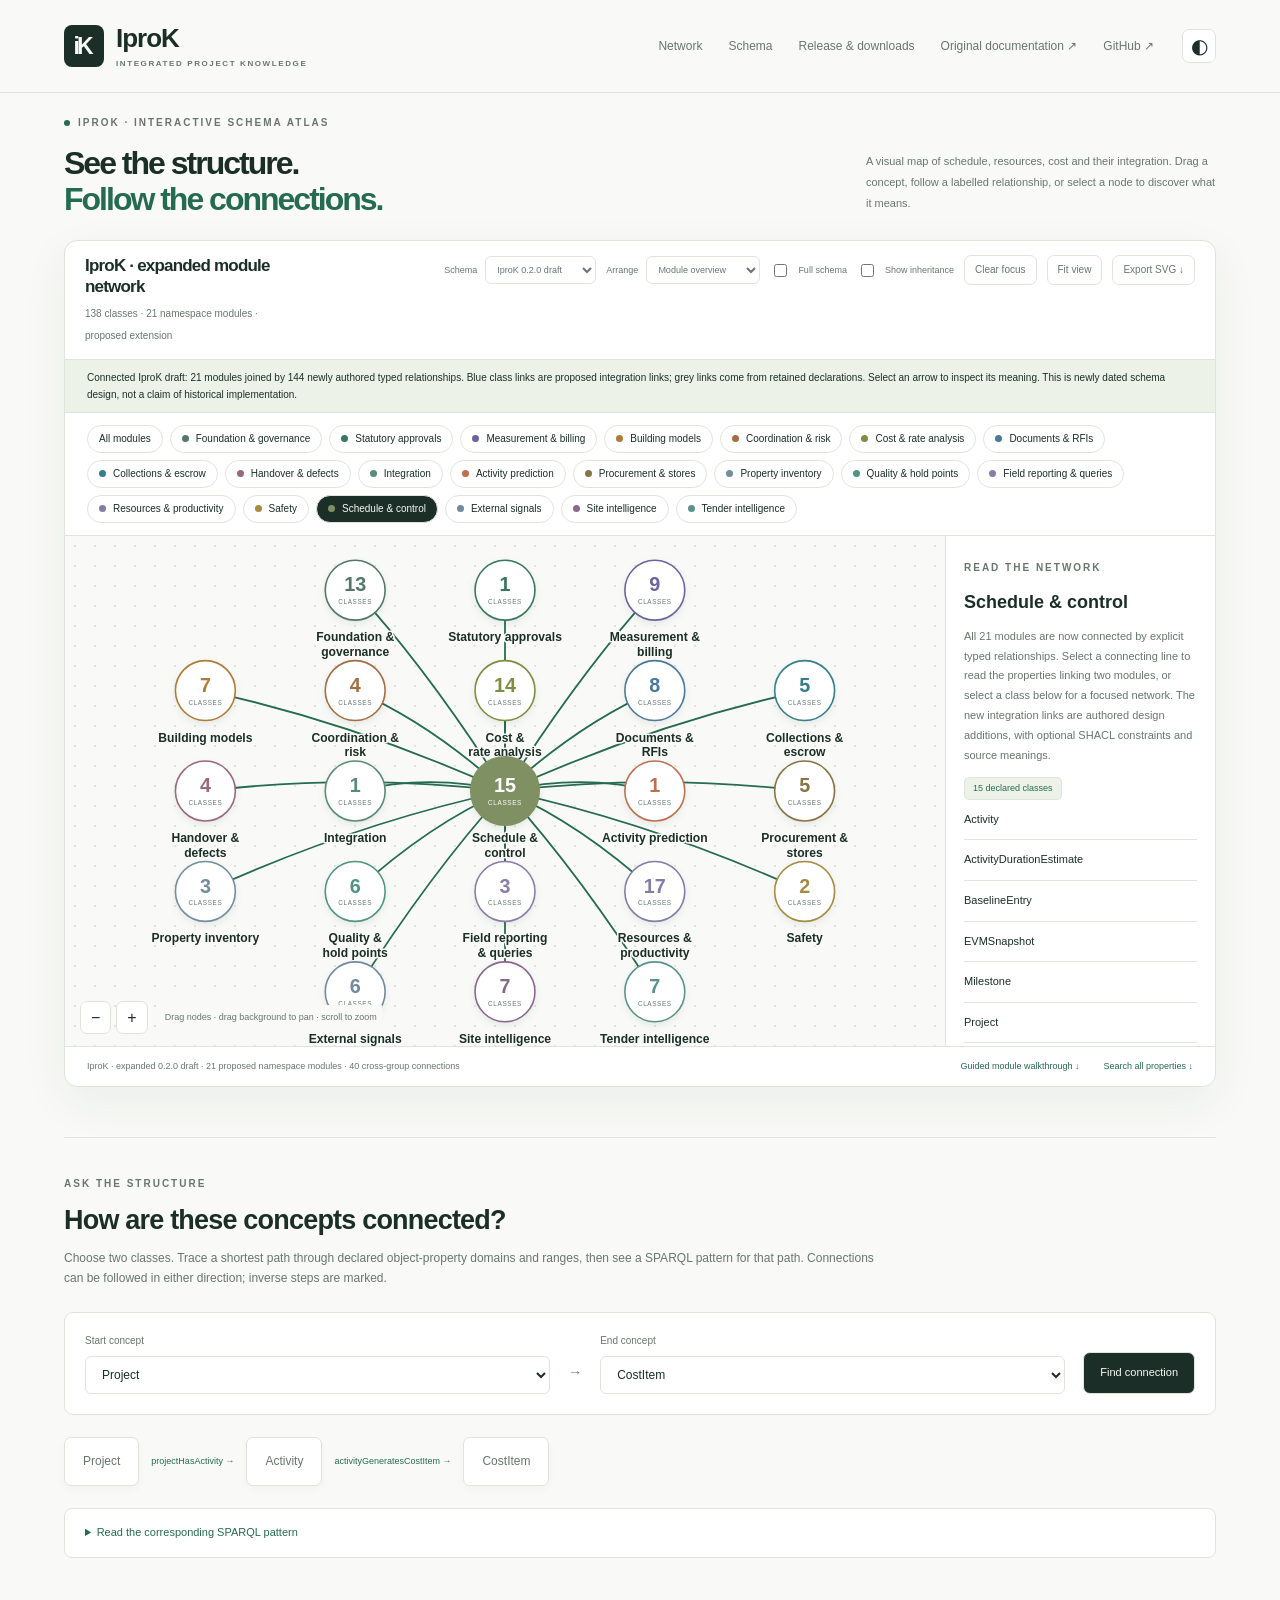
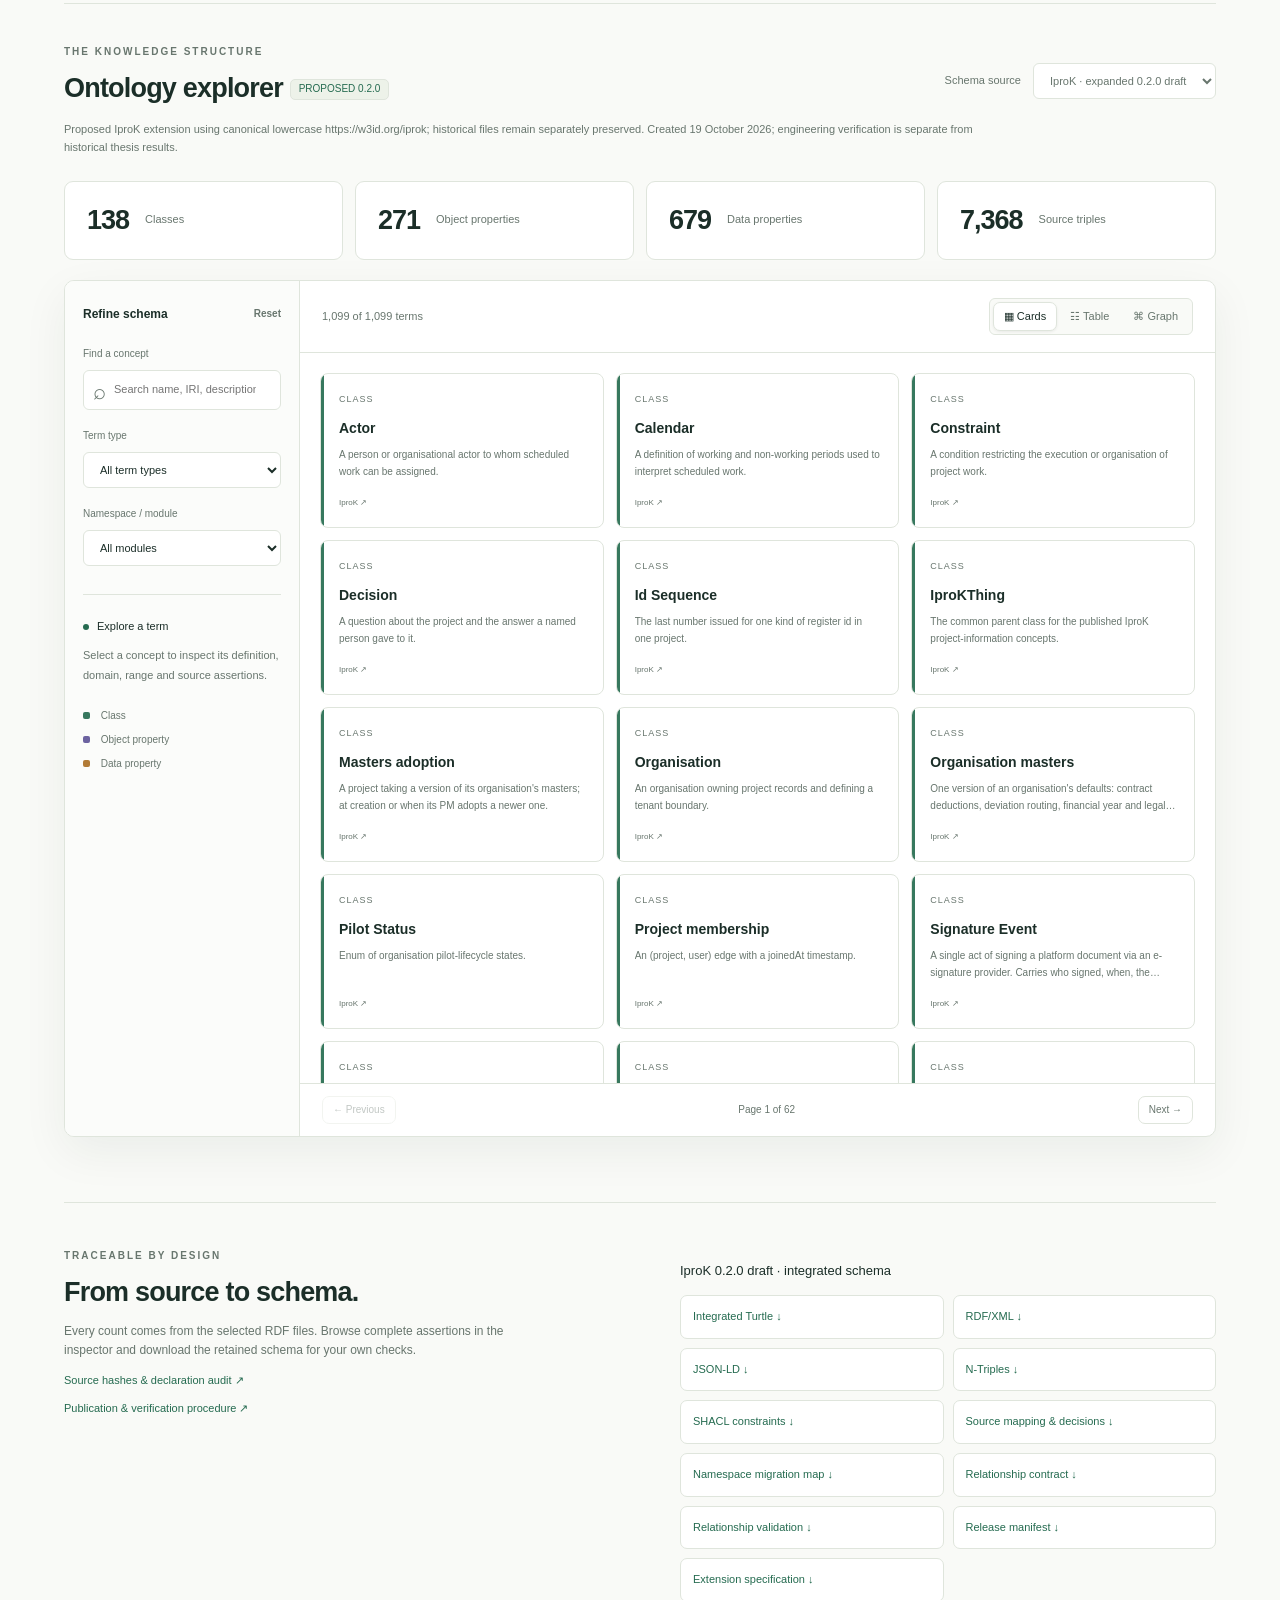
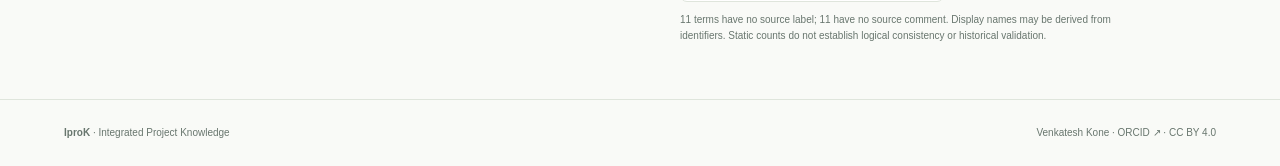
==== commit 5d30aefe: "Standardise expanded IproK on lowercase w3id identifiers and explicit migration maps" ====
--- a/index.html
+++ b/index.html
@@ -1,5 +1,5 @@
 <!doctype html>
-<html lang="en"><head><meta charset="utf-8"><meta name="viewport" content="width=device-width,initial-scale=1"><meta name="description" content="Explore the IproK ontology: construction schedules, resources, costs and connected project information."><title>IproK | A visual guide to connected project information</title><link rel="stylesheet" href="assets/explorer.css?v=connected144"><script src="assets/explorer.js?v=connected144" defer></script></head>
+<html lang="en"><head><meta charset="utf-8"><meta name="viewport" content="width=device-width,initial-scale=1"><meta name="description" content="Explore the IproK ontology: construction schedules, resources, costs and connected project information."><title>IproK | A visual guide to connected project information</title><link rel="stylesheet" href="assets/explorer.css?v=lowercase1330"><script src="assets/explorer.js?v=lowercase1330" defer></script></head>
 <body><a class="skip" href="#workspace">Skip to explorer</a><header><a class="brand" href="index.html"><span class="mark">iK</span><span>IproK<small>INTEGRATED PROJECT KNOWLEDGE</small></span></a><nav aria-label="Main navigation"><a href="#network">Network</a><a href="#workspace">Schema</a><a href="#release">Release & downloads</a><a href="legacy.html">Original documentation ↗</a><a href="https://github.com/konevenkatesh/iprok-explorer">GitHub ↗</a></nav><button id="theme" class="icon" aria-label="Switch colour theme">◐</button></header>
 <main><section class="network-intro"><div><div class="eyebrow"><span class="dot"></span> IPROK · INTERACTIVE SCHEMA ATLAS</div><h1>See the structure.<br><span>Follow the connections.</span></h1></div><p>A visual map of schedule, resources, cost and their integration. Drag a concept, follow a labelled relationship, or select a node to discover what it means.</p></section>
 <section id="network" class="network-studio" aria-labelledby="network-title"><div class="network-top"><div><h2 id="network-title">The IproK network</h2><span id="network-summary">28 classes · 5 modules</span></div><div class="network-switch"><label>Schema<select id="network-source"><option value="expanded">IproK 0.2.0 draft</option><option value="iprok">Published IproK</option><option value="niyoj">Niyoj development</option></select></label><label>Arrange<select id="network-layout"><option value="module-map">Module overview</option><option value="modules">Class clusters</option><option value="force">Connected network</option><option value="radial">Radial map</option><option value="hierarchy">Class hierarchy</option></select></label><label class="check-label"><input id="network-context" type="checkbox"> Full schema</label><label class="check-label"><input id="network-hierarchy" type="checkbox"> Show inheritance</label><button id="network-clear">Clear focus</button><button id="network-fit">Fit view</button><button id="network-export">Export SVG ↓</button></div></div><div id="network-evidence-note" class="network-evidence-note"></div><div id="network-modules" class="network-modules" role="group" aria-label="Focus a module"></div><div class="network-body"><div class="network-viewport"><svg id="network-svg" viewBox="0 0 1200 760" aria-label="IproK interactive module network"></svg><div class="canvas-tools"><button id="network-zoom-out" aria-label="Zoom network out">−</button><button id="network-zoom-in" aria-label="Zoom network in">+</button><span>Drag nodes · drag background to pan · scroll to zoom</span></div></div><aside class="network-detail"><div class="eyebrow">READ THE NETWORK</div><h3 id="network-node-title">Start with a connection.</h3><p id="network-node-description">Each circle is a class. Solid arrows are declared object-property links. Colours show the module. Select a node to highlight its neighbours and open the connected terms below.</p><div id="network-node-facts"></div><div id="network-node-links"></div><button id="network-inspect" hidden>Inspect all source assertions ↗</button><div class="network-key"><span><i></i> Solid arrow · object property</span><span>┄ Dashed arrow · subclass of</span><span>Labels and directions follow the RDF source.</span></div></aside></div><div class="network-foot"><span id="network-status" role="status">Published IproK 0.1.0 · source declarations</span><a href="#learning">Guided module walkthrough ↓</a><a href="#workspace">Search all properties ↓</a></div></section>
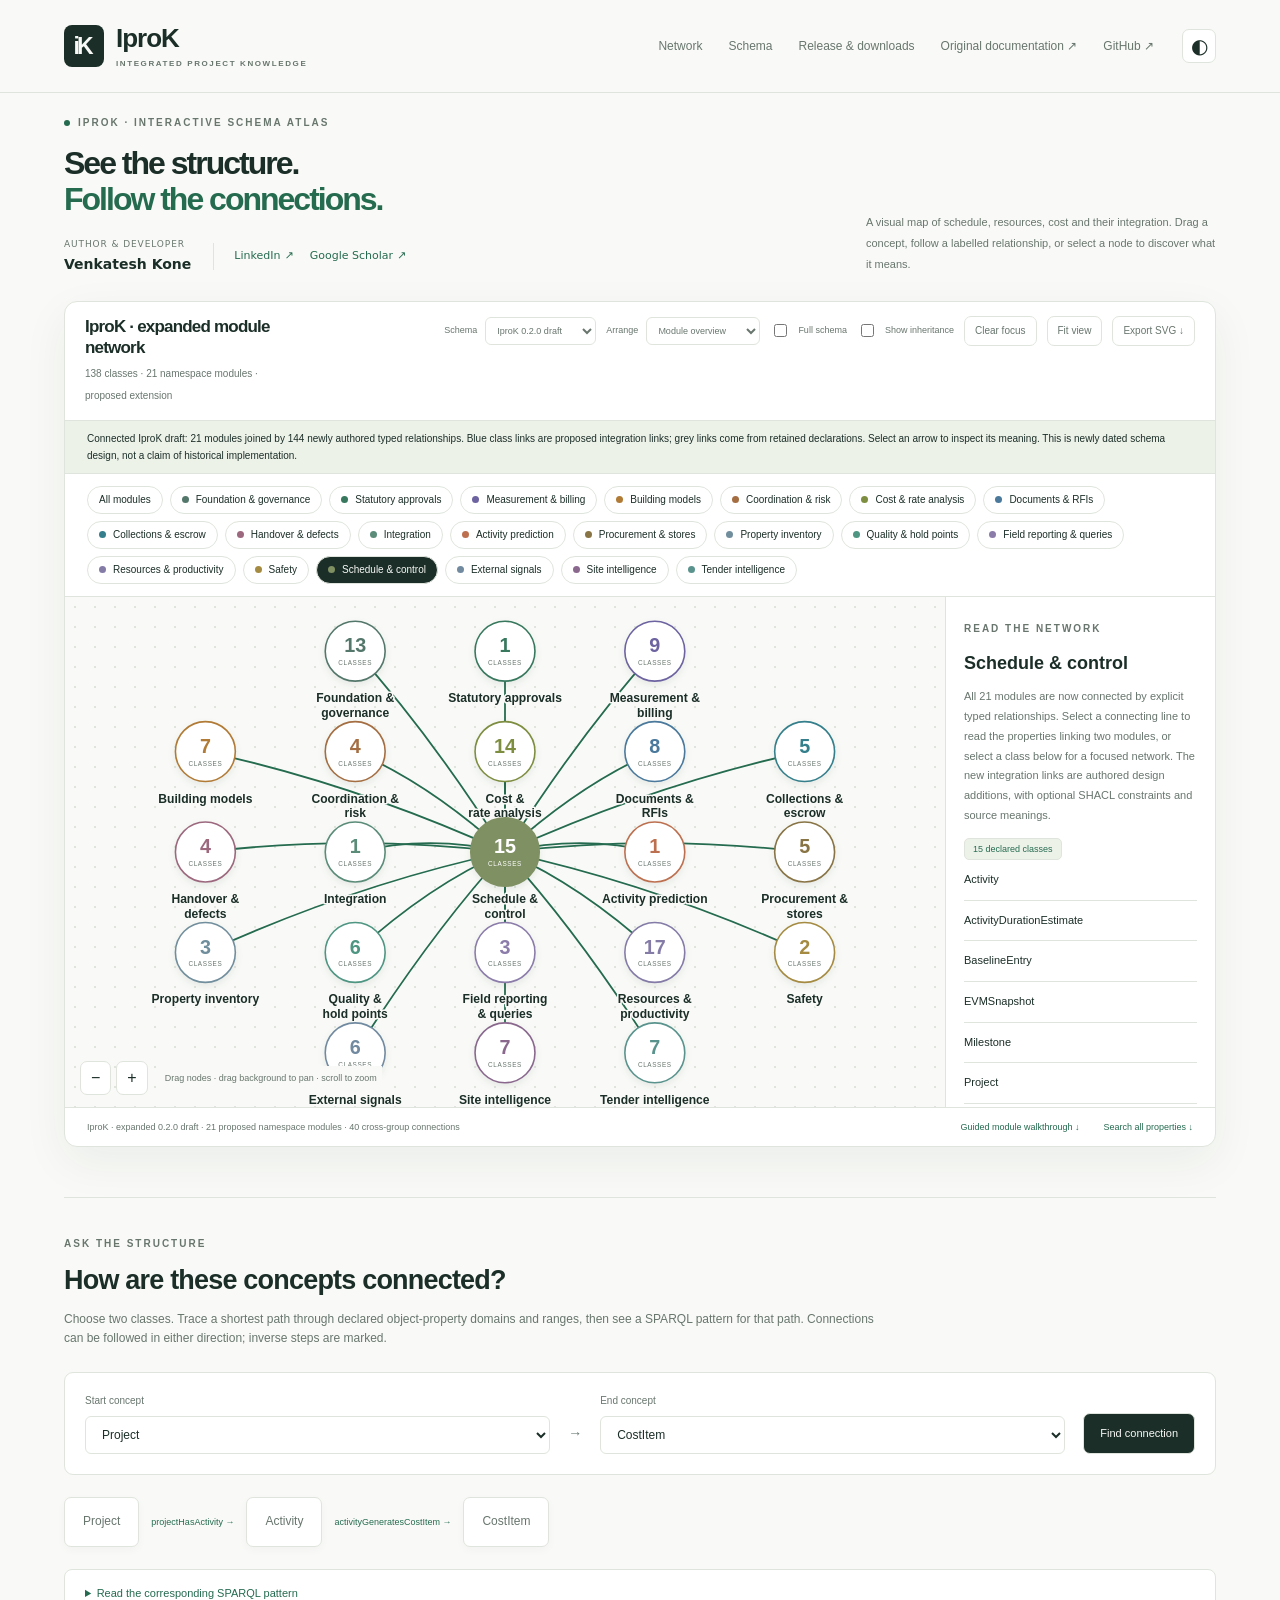
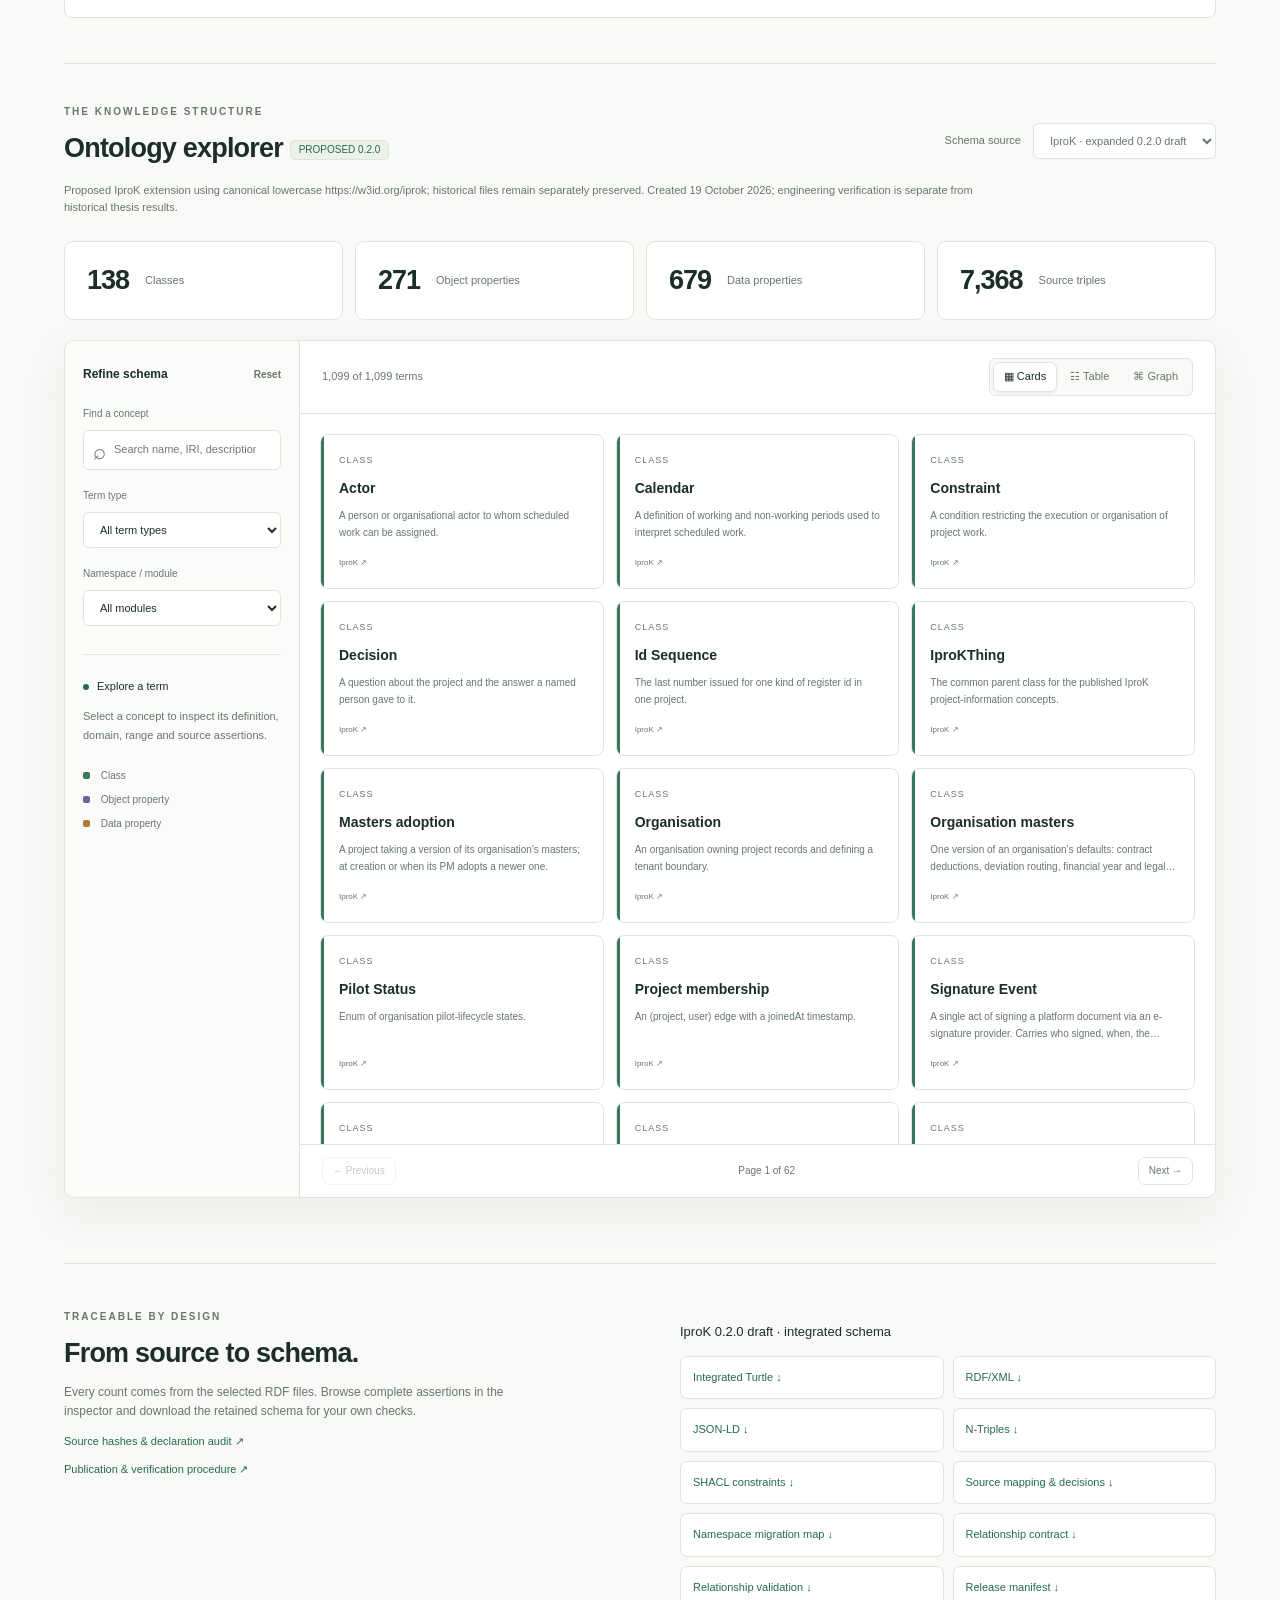
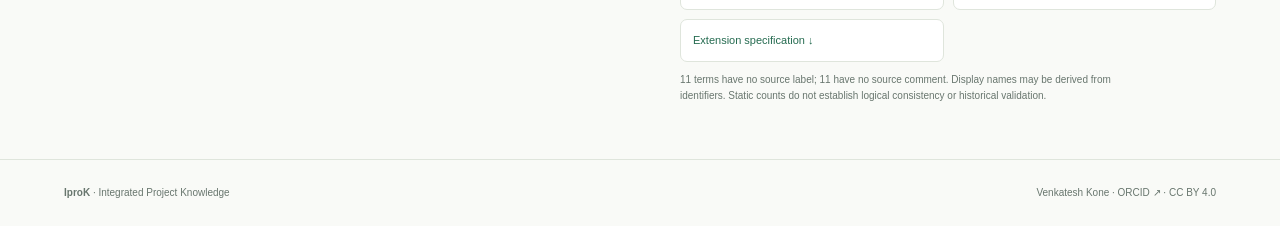
==== commit 0d6753e8: "Add Venkatesh Kone author credit and professional profile links" ====
--- a/index.html
+++ b/index.html
@@ -1,7 +1,7 @@
 <!doctype html>
-<html lang="en"><head><meta charset="utf-8"><meta name="viewport" content="width=device-width,initial-scale=1"><meta name="description" content="Explore the IproK ontology: construction schedules, resources, costs and connected project information."><title>IproK | A visual guide to connected project information</title><link rel="stylesheet" href="assets/explorer.css?v=lowercase1330"><script src="assets/explorer.js?v=lowercase1330" defer></script></head>
+<html lang="en"><head><meta charset="utf-8"><meta name="viewport" content="width=device-width,initial-scale=1"><meta name="description" content="Explore the IproK ontology: construction schedules, resources, costs and connected project information."><title>IproK | A visual guide to connected project information</title><link rel="stylesheet" href="assets/explorer.css?v=lowercase1330"><script src="assets/explorer.js?v=lowercase1330" defer></script><meta name="author" content="Venkatesh Kone"><link rel="stylesheet" href="assets/author.css?v=author1"></head>
 <body><a class="skip" href="#workspace">Skip to explorer</a><header><a class="brand" href="index.html"><span class="mark">iK</span><span>IproK<small>INTEGRATED PROJECT KNOWLEDGE</small></span></a><nav aria-label="Main navigation"><a href="#network">Network</a><a href="#workspace">Schema</a><a href="#release">Release & downloads</a><a href="legacy.html">Original documentation ↗</a><a href="https://github.com/konevenkatesh/iprok-explorer">GitHub ↗</a></nav><button id="theme" class="icon" aria-label="Switch colour theme">◐</button></header>
-<main><section class="network-intro"><div><div class="eyebrow"><span class="dot"></span> IPROK · INTERACTIVE SCHEMA ATLAS</div><h1>See the structure.<br><span>Follow the connections.</span></h1></div><p>A visual map of schedule, resources, cost and their integration. Drag a concept, follow a labelled relationship, or select a node to discover what it means.</p></section>
+<main><section class="network-intro"><div><div class="eyebrow"><span class="dot"></span> IPROK · INTERACTIVE SCHEMA ATLAS</div><h1>See the structure.<br><span>Follow the connections.</span></h1><div class="author-credit" aria-label="Author and developer"><div class="author-credit-person"><span class="author-credit-role">Author &amp; developer</span><a class="author-credit-name" href="https://orcid.org/0000-0002-6398-5850" target="_blank" rel="noopener noreferrer">Venkatesh Kone</a></div><nav class="author-credit-links" aria-label="Author profiles"><a href="https://www.linkedin.com/in/venkatesh-kone-66149a13b/" target="_blank" rel="noopener noreferrer">LinkedIn <span aria-hidden="true">↗</span></a><a href="https://scholar.google.com/citations?user=0aKzihMAAAAJ&amp;hl=en" target="_blank" rel="noopener noreferrer">Google Scholar <span aria-hidden="true">↗</span></a></nav></div></div><p>A visual map of schedule, resources, cost and their integration. Drag a concept, follow a labelled relationship, or select a node to discover what it means.</p></section>
 <section id="network" class="network-studio" aria-labelledby="network-title"><div class="network-top"><div><h2 id="network-title">The IproK network</h2><span id="network-summary">28 classes · 5 modules</span></div><div class="network-switch"><label>Schema<select id="network-source"><option value="expanded">IproK 0.2.0 draft</option><option value="iprok">Published IproK</option><option value="niyoj">Niyoj development</option></select></label><label>Arrange<select id="network-layout"><option value="module-map">Module overview</option><option value="modules">Class clusters</option><option value="force">Connected network</option><option value="radial">Radial map</option><option value="hierarchy">Class hierarchy</option></select></label><label class="check-label"><input id="network-context" type="checkbox"> Full schema</label><label class="check-label"><input id="network-hierarchy" type="checkbox"> Show inheritance</label><button id="network-clear">Clear focus</button><button id="network-fit">Fit view</button><button id="network-export">Export SVG ↓</button></div></div><div id="network-evidence-note" class="network-evidence-note"></div><div id="network-modules" class="network-modules" role="group" aria-label="Focus a module"></div><div class="network-body"><div class="network-viewport"><svg id="network-svg" viewBox="0 0 1200 760" aria-label="IproK interactive module network"></svg><div class="canvas-tools"><button id="network-zoom-out" aria-label="Zoom network out">−</button><button id="network-zoom-in" aria-label="Zoom network in">+</button><span>Drag nodes · drag background to pan · scroll to zoom</span></div></div><aside class="network-detail"><div class="eyebrow">READ THE NETWORK</div><h3 id="network-node-title">Start with a connection.</h3><p id="network-node-description">Each circle is a class. Solid arrows are declared object-property links. Colours show the module. Select a node to highlight its neighbours and open the connected terms below.</p><div id="network-node-facts"></div><div id="network-node-links"></div><button id="network-inspect" hidden>Inspect all source assertions ↗</button><div class="network-key"><span><i></i> Solid arrow · object property</span><span>┄ Dashed arrow · subclass of</span><span>Labels and directions follow the RDF source.</span></div></aside></div><div class="network-foot"><span id="network-status" role="status">Published IproK 0.1.0 · source declarations</span><a href="#learning">Guided module walkthrough ↓</a><a href="#workspace">Search all properties ↓</a></div></section>
 <section id="learning" class="learning" aria-labelledby="learning-title"><div class="section-head"><div><div class="eyebrow">START WITH THE MEANING</div><h2 id="learning-title">Five modules. One connected structure.</h2></div><span class="badge">PUBLISHED IPROK SCHEMA</span></div><p class="intro">Choose a module to see its purpose and connections. Then follow a question through the model or inspect any term. Explanations are editorial guides; source assertions remain available at every step.</p><div id="module-cards" class="module-cards"></div><div id="module-detail" class="module-detail"><div><div class="eyebrow">INSIDE THE MODULE</div><h3 id="module-title"></h3><p id="module-purpose"></p><button id="browse-module" class="text-button"></button><div class="source-note">Concepts below may belong to neighbouring modules. The relationships on the right are declared in the selected module.</div><div id="module-diagram" class="concept-chips"></div></div><div><div class="eyebrow">READ THE CONNECTIONS</div><div id="module-relations" class="module-relations"></div></div></div><div class="journeys"><div class="eyebrow">FOLLOW A QUESTION</div><h2>See how the pieces connect.</h2><div id="journey-tabs" class="journey-tabs" role="group" aria-label="Guided schema paths"></div><p id="journey-description"></p><div id="journey-flow" class="journey-flow"></div><div class="reading-key"><span>□ Class: a kind of thing</span><span>→ Property: a declared relationship</span><span>Select either to inspect the source</span></div></div><div class="meaning-grid"><article><div class="eyebrow">01 · STRUCTURE</div><h3>The ontology defines the meanings.</h3><p>Task, ResourceAllocation and Resource are classes. taskHasResourceAllocation and allocationAssignsResource are relationships between those classes.</p></article><article><div class="eyebrow">02 · RECORDS</div><h3>The graph connects actual records.</h3><p>Illustrative only: “Task A → Allocation A → Crane A”. These would be project instances using the schema. This website contains no actual project records.</p></article><article><div class="eyebrow">03 · BOUNDARIES</div><h3>Read what is declared.</h3><p>The published IproK schema has schedule, resource, cost, integration and shared modules. A building-model module is not declared in this release. Niyoj is available separately as later development, with its own namespace.</p></article></div></section>
 <section class="pathfinder" aria-labelledby="pathfinder-title"><div><div class="eyebrow">ASK THE STRUCTURE</div><h2 id="pathfinder-title">How are these concepts connected?</h2><p>Choose two classes. Trace a shortest path through declared object-property domains and ranges, then see a SPARQL pattern for that path. Connections can be followed in either direction; inverse steps are marked.</p></div><div class="path-selectors"><label>Start concept<select id="path-start"></select></label><span aria-hidden="true">→</span><label>End concept<select id="path-end"></select></label><button id="find-path">Find connection</button></div><div id="path-result" role="status" aria-live="polite"></div><details id="query-details"><summary>Read the corresponding SPARQL pattern</summary><pre id="path-query"></pre><div class="query-actions"><button id="copy-query">Copy query</button><span id="query-copy-status" role="status"></span></div><p class="source-note">Generated from the displayed schema path. No query runs here. Use a populated graph with matching predicates; inspect dataset, graph scope and authorisation before execution. Domain/range declarations can be multiple and are not validation rules.</p></details></section>
--- a/assets/author.css
+++ b/assets/author.css
@@ -0,0 +1,11 @@
+/* Shared author credit for the atlas and original documentation. */
+.author-credit{display:flex;align-items:center;flex-wrap:wrap;gap:12px 22px;margin:20px 0 4px;font-family:system-ui,-apple-system,BlinkMacSystemFont,"Segoe UI",sans-serif;font-size:12px;line-height:1.5;color:var(--ink,#243b35)}
+.author-credit-person{display:flex;flex-direction:column;gap:2px}
+.author-credit-role{font-size:9px;letter-spacing:.1em;text-transform:uppercase;color:var(--muted,#5d7069)}
+.author-credit .author-credit-name{font-size:14px;font-weight:600;color:inherit;text-decoration:none;border:0;background:none}
+.author-credit .author-credit-links{display:flex;align-items:center;flex-wrap:wrap;gap:16px;margin:0;padding:0 0 0 20px;border-left:1px solid var(--line,#dce3de)}
+.author-credit .author-credit-links a{display:inline-flex;align-items:center;gap:4px;margin:0;padding:5px 0;color:var(--accent,#326b55);text-decoration:none;border:0;background:none;font-size:11px;white-space:nowrap}
+.author-credit a:hover{text-decoration:underline;text-underline-offset:4px}
+.author-credit a:focus-visible{outline:2px solid var(--accent,#326b55);outline-offset:4px;border-radius:2px}
+@media(prefers-color-scheme:dark){.head .author-credit{color:#e0e9e4}.head .author-credit-role{color:#acbbb3}.head .author-credit-links{border-color:#50635a}.head .author-credit-links a{color:#a8d7bf}}
+@media(max-width:480px){.author-credit{gap:10px 18px}.author-credit .author-credit-links{padding-left:15px;gap:12px}.author-credit .author-credit-links a{display:inline-flex!important}}
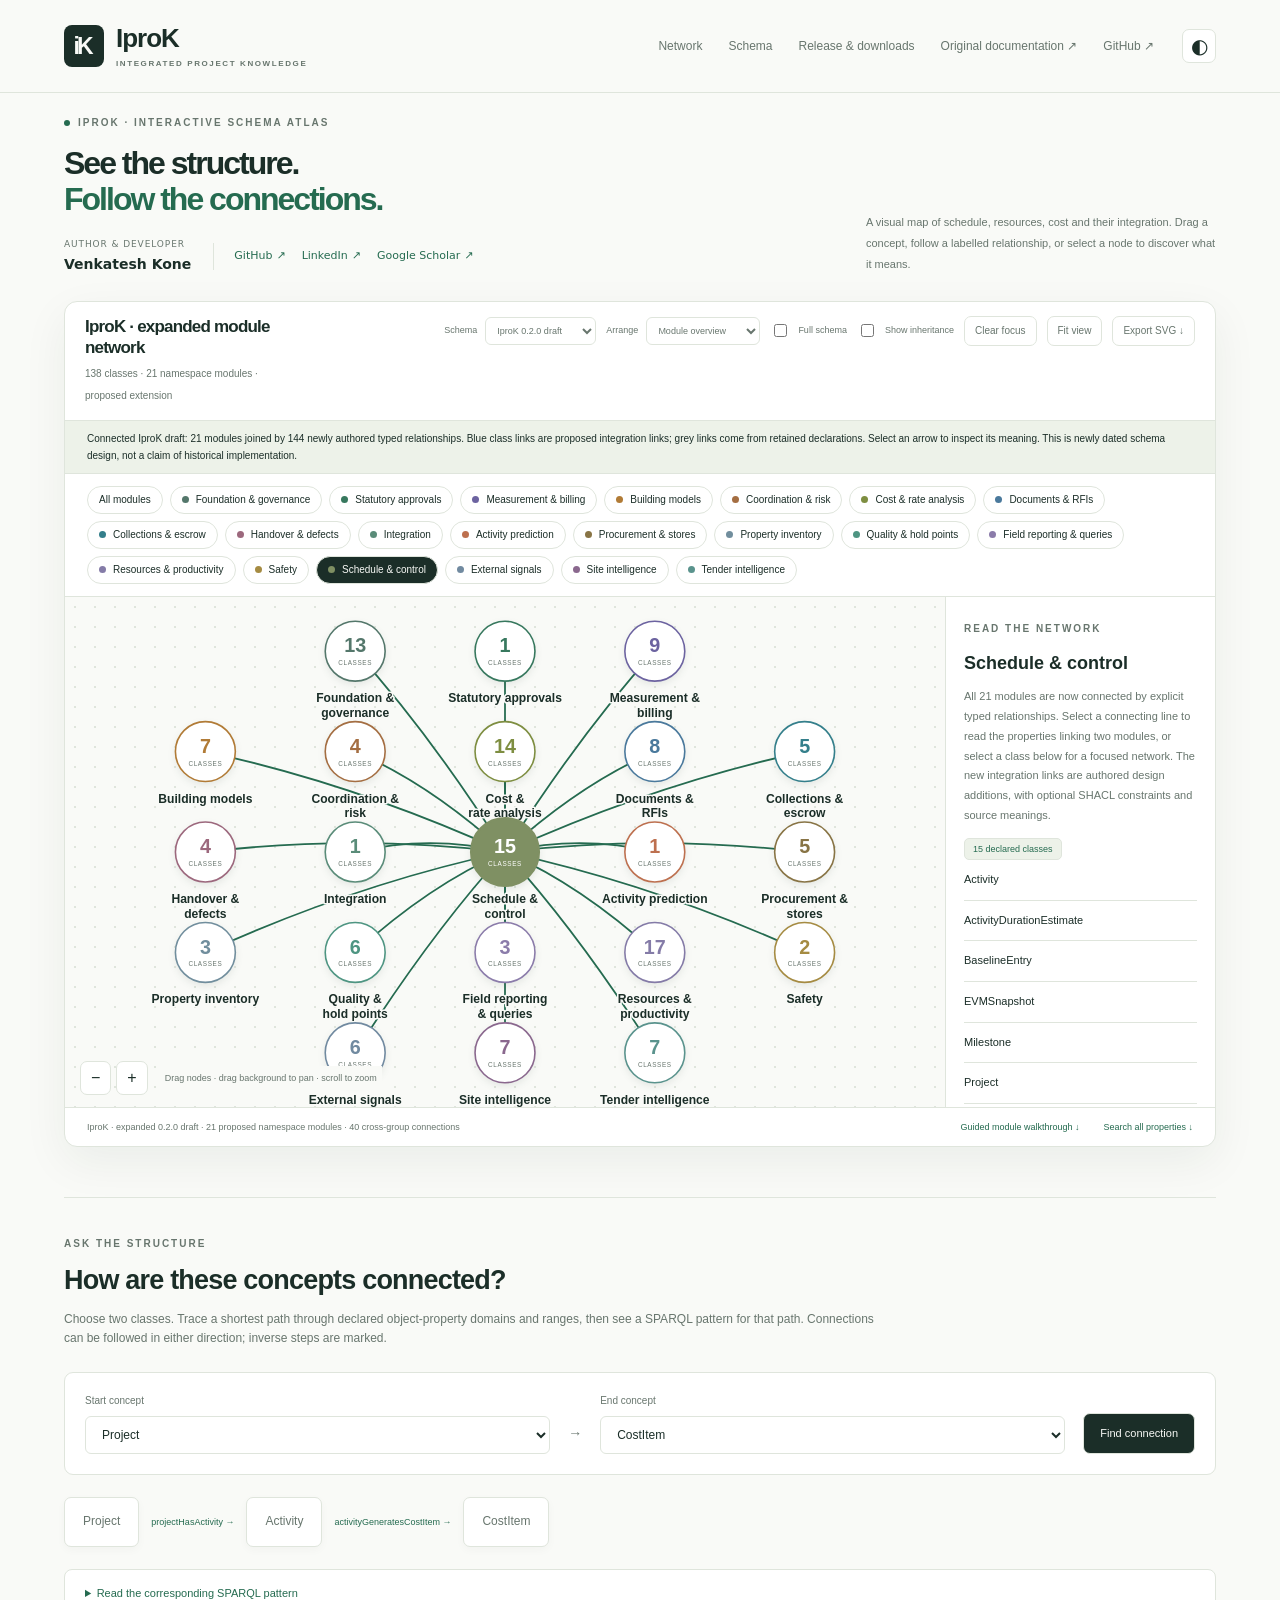
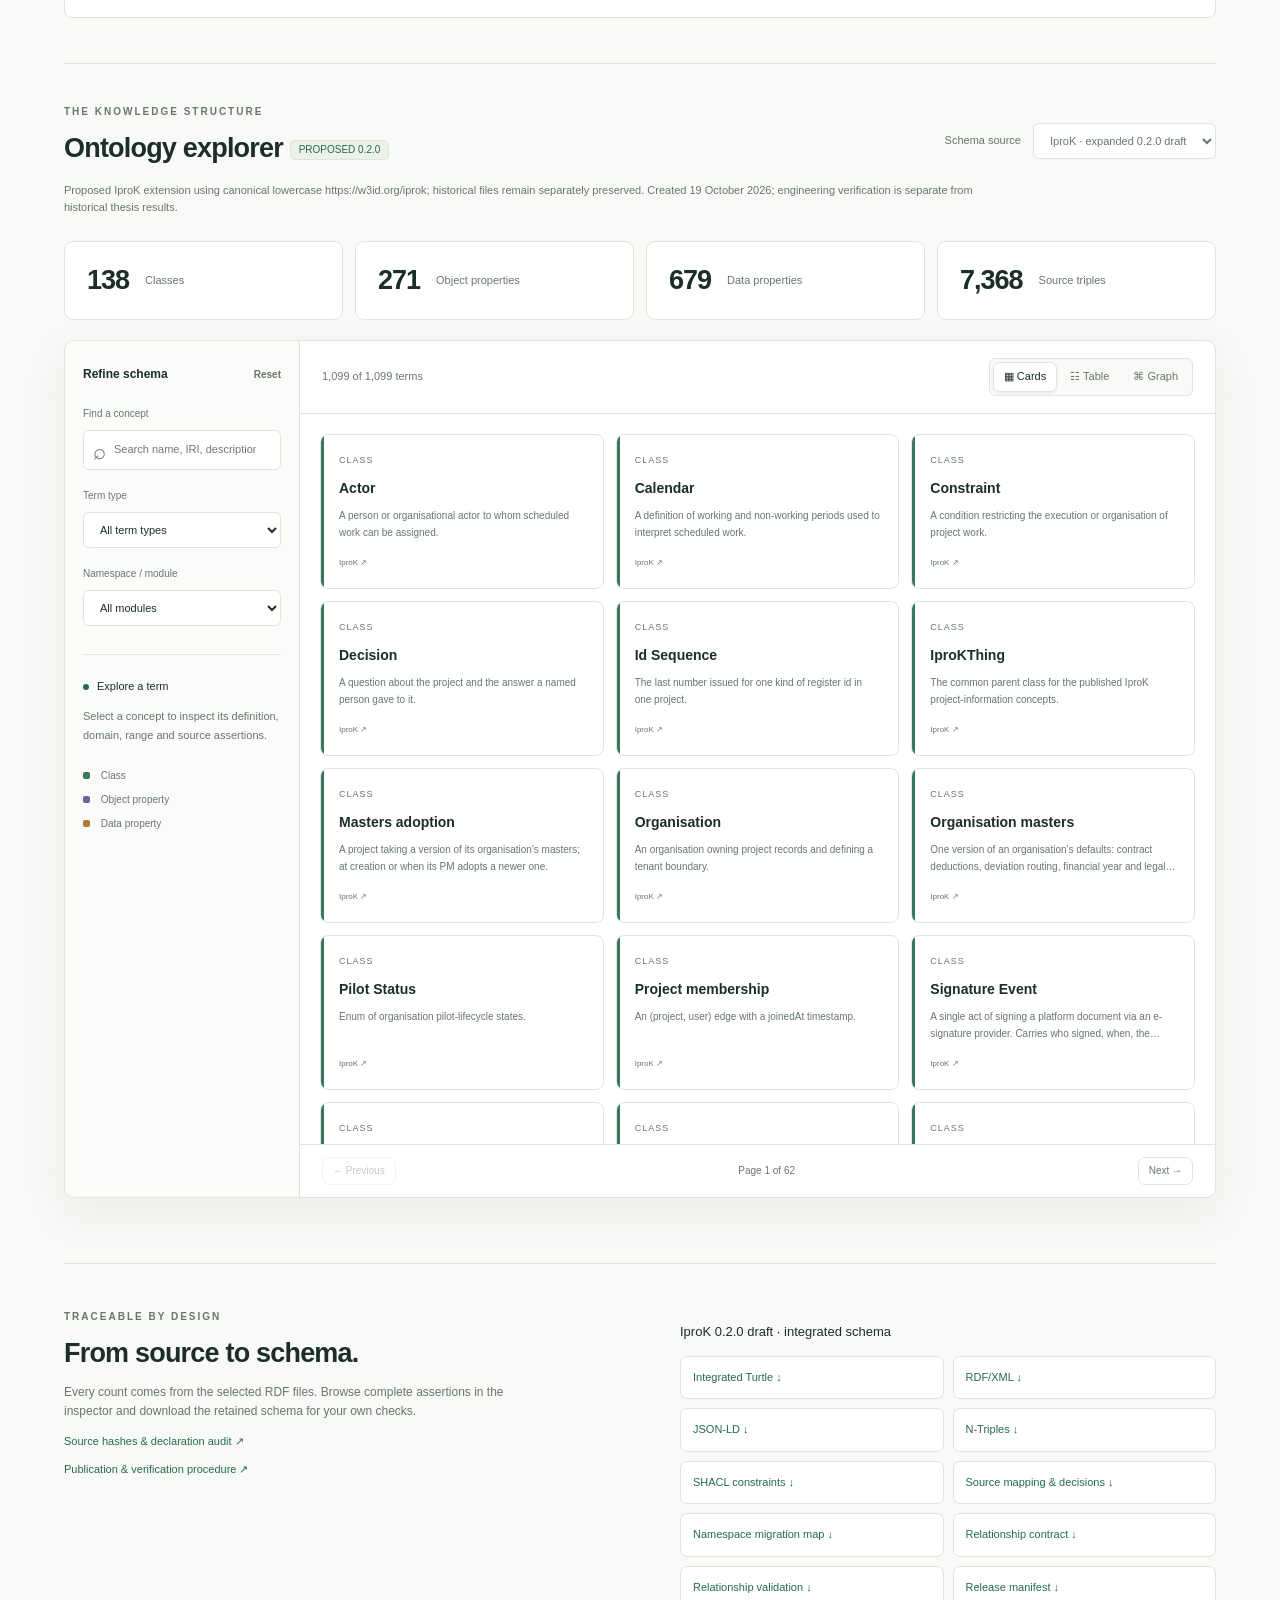
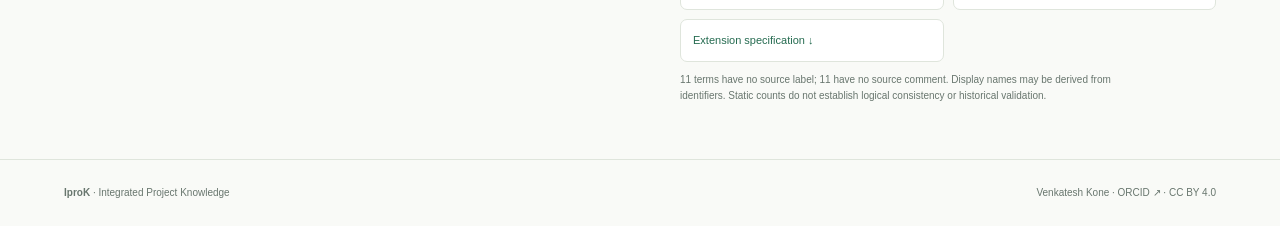
==== commit 139f825b: "Expose GitHub with author profile links on every screen size" ====
--- a/index.html
+++ b/index.html
@@ -1,7 +1,7 @@
 <!doctype html>
 <html lang="en"><head><meta charset="utf-8"><meta name="viewport" content="width=device-width,initial-scale=1"><meta name="description" content="Explore the IproK ontology: construction schedules, resources, costs and connected project information."><title>IproK | A visual guide to connected project information</title><link rel="stylesheet" href="assets/explorer.css?v=lowercase1330"><script src="assets/explorer.js?v=lowercase1330" defer></script><meta name="author" content="Venkatesh Kone"><link rel="stylesheet" href="assets/author.css?v=author1"></head>
 <body><a class="skip" href="#workspace">Skip to explorer</a><header><a class="brand" href="index.html"><span class="mark">iK</span><span>IproK<small>INTEGRATED PROJECT KNOWLEDGE</small></span></a><nav aria-label="Main navigation"><a href="#network">Network</a><a href="#workspace">Schema</a><a href="#release">Release & downloads</a><a href="legacy.html">Original documentation ↗</a><a href="https://github.com/konevenkatesh/iprok-explorer">GitHub ↗</a></nav><button id="theme" class="icon" aria-label="Switch colour theme">◐</button></header>
-<main><section class="network-intro"><div><div class="eyebrow"><span class="dot"></span> IPROK · INTERACTIVE SCHEMA ATLAS</div><h1>See the structure.<br><span>Follow the connections.</span></h1><div class="author-credit" aria-label="Author and developer"><div class="author-credit-person"><span class="author-credit-role">Author &amp; developer</span><a class="author-credit-name" href="https://orcid.org/0000-0002-6398-5850" target="_blank" rel="noopener noreferrer">Venkatesh Kone</a></div><nav class="author-credit-links" aria-label="Author profiles"><a href="https://www.linkedin.com/in/venkatesh-kone-66149a13b/" target="_blank" rel="noopener noreferrer">LinkedIn <span aria-hidden="true">↗</span></a><a href="https://scholar.google.com/citations?user=0aKzihMAAAAJ&amp;hl=en" target="_blank" rel="noopener noreferrer">Google Scholar <span aria-hidden="true">↗</span></a></nav></div></div><p>A visual map of schedule, resources, cost and their integration. Drag a concept, follow a labelled relationship, or select a node to discover what it means.</p></section>
+<main><section class="network-intro"><div><div class="eyebrow"><span class="dot"></span> IPROK · INTERACTIVE SCHEMA ATLAS</div><h1>See the structure.<br><span>Follow the connections.</span></h1><div class="author-credit" aria-label="Author and developer"><div class="author-credit-person"><span class="author-credit-role">Author &amp; developer</span><span class="author-credit-name">Venkatesh Kone</span></div><nav class="author-credit-links" aria-label="Author profiles"><a href="https://github.com/konevenkatesh/iprok-explorer" target="_blank" rel="noopener noreferrer">GitHub <span aria-hidden="true">↗</span></a><a href="https://www.linkedin.com/in/venkatesh-kone-66149a13b/" target="_blank" rel="noopener noreferrer">LinkedIn <span aria-hidden="true">↗</span></a><a href="https://scholar.google.com/citations?user=0aKzihMAAAAJ&amp;hl=en" target="_blank" rel="noopener noreferrer">Google Scholar <span aria-hidden="true">↗</span></a></nav></div></div><p>A visual map of schedule, resources, cost and their integration. Drag a concept, follow a labelled relationship, or select a node to discover what it means.</p></section>
 <section id="network" class="network-studio" aria-labelledby="network-title"><div class="network-top"><div><h2 id="network-title">The IproK network</h2><span id="network-summary">28 classes · 5 modules</span></div><div class="network-switch"><label>Schema<select id="network-source"><option value="expanded">IproK 0.2.0 draft</option><option value="iprok">Published IproK</option><option value="niyoj">Niyoj development</option></select></label><label>Arrange<select id="network-layout"><option value="module-map">Module overview</option><option value="modules">Class clusters</option><option value="force">Connected network</option><option value="radial">Radial map</option><option value="hierarchy">Class hierarchy</option></select></label><label class="check-label"><input id="network-context" type="checkbox"> Full schema</label><label class="check-label"><input id="network-hierarchy" type="checkbox"> Show inheritance</label><button id="network-clear">Clear focus</button><button id="network-fit">Fit view</button><button id="network-export">Export SVG ↓</button></div></div><div id="network-evidence-note" class="network-evidence-note"></div><div id="network-modules" class="network-modules" role="group" aria-label="Focus a module"></div><div class="network-body"><div class="network-viewport"><svg id="network-svg" viewBox="0 0 1200 760" aria-label="IproK interactive module network"></svg><div class="canvas-tools"><button id="network-zoom-out" aria-label="Zoom network out">−</button><button id="network-zoom-in" aria-label="Zoom network in">+</button><span>Drag nodes · drag background to pan · scroll to zoom</span></div></div><aside class="network-detail"><div class="eyebrow">READ THE NETWORK</div><h3 id="network-node-title">Start with a connection.</h3><p id="network-node-description">Each circle is a class. Solid arrows are declared object-property links. Colours show the module. Select a node to highlight its neighbours and open the connected terms below.</p><div id="network-node-facts"></div><div id="network-node-links"></div><button id="network-inspect" hidden>Inspect all source assertions ↗</button><div class="network-key"><span><i></i> Solid arrow · object property</span><span>┄ Dashed arrow · subclass of</span><span>Labels and directions follow the RDF source.</span></div></aside></div><div class="network-foot"><span id="network-status" role="status">Published IproK 0.1.0 · source declarations</span><a href="#learning">Guided module walkthrough ↓</a><a href="#workspace">Search all properties ↓</a></div></section>
 <section id="learning" class="learning" aria-labelledby="learning-title"><div class="section-head"><div><div class="eyebrow">START WITH THE MEANING</div><h2 id="learning-title">Five modules. One connected structure.</h2></div><span class="badge">PUBLISHED IPROK SCHEMA</span></div><p class="intro">Choose a module to see its purpose and connections. Then follow a question through the model or inspect any term. Explanations are editorial guides; source assertions remain available at every step.</p><div id="module-cards" class="module-cards"></div><div id="module-detail" class="module-detail"><div><div class="eyebrow">INSIDE THE MODULE</div><h3 id="module-title"></h3><p id="module-purpose"></p><button id="browse-module" class="text-button"></button><div class="source-note">Concepts below may belong to neighbouring modules. The relationships on the right are declared in the selected module.</div><div id="module-diagram" class="concept-chips"></div></div><div><div class="eyebrow">READ THE CONNECTIONS</div><div id="module-relations" class="module-relations"></div></div></div><div class="journeys"><div class="eyebrow">FOLLOW A QUESTION</div><h2>See how the pieces connect.</h2><div id="journey-tabs" class="journey-tabs" role="group" aria-label="Guided schema paths"></div><p id="journey-description"></p><div id="journey-flow" class="journey-flow"></div><div class="reading-key"><span>□ Class: a kind of thing</span><span>→ Property: a declared relationship</span><span>Select either to inspect the source</span></div></div><div class="meaning-grid"><article><div class="eyebrow">01 · STRUCTURE</div><h3>The ontology defines the meanings.</h3><p>Task, ResourceAllocation and Resource are classes. taskHasResourceAllocation and allocationAssignsResource are relationships between those classes.</p></article><article><div class="eyebrow">02 · RECORDS</div><h3>The graph connects actual records.</h3><p>Illustrative only: “Task A → Allocation A → Crane A”. These would be project instances using the schema. This website contains no actual project records.</p></article><article><div class="eyebrow">03 · BOUNDARIES</div><h3>Read what is declared.</h3><p>The published IproK schema has schedule, resource, cost, integration and shared modules. A building-model module is not declared in this release. Niyoj is available separately as later development, with its own namespace.</p></article></div></section>
 <section class="pathfinder" aria-labelledby="pathfinder-title"><div><div class="eyebrow">ASK THE STRUCTURE</div><h2 id="pathfinder-title">How are these concepts connected?</h2><p>Choose two classes. Trace a shortest path through declared object-property domains and ranges, then see a SPARQL pattern for that path. Connections can be followed in either direction; inverse steps are marked.</p></div><div class="path-selectors"><label>Start concept<select id="path-start"></select></label><span aria-hidden="true">→</span><label>End concept<select id="path-end"></select></label><button id="find-path">Find connection</button></div><div id="path-result" role="status" aria-live="polite"></div><details id="query-details"><summary>Read the corresponding SPARQL pattern</summary><pre id="path-query"></pre><div class="query-actions"><button id="copy-query">Copy query</button><span id="query-copy-status" role="status"></span></div><p class="source-note">Generated from the displayed schema path. No query runs here. Use a populated graph with matching predicates; inspect dataset, graph scope and authorisation before execution. Domain/range declarations can be multiple and are not validation rules.</p></details></section>
--- a/assets/author.css
+++ b/assets/author.css
@@ -9,3 +9,5 @@
 .author-credit a:focus-visible{outline:2px solid var(--accent,#326b55);outline-offset:4px;border-radius:2px}
 @media(prefers-color-scheme:dark){.head .author-credit{color:#e0e9e4}.head .author-credit-role{color:#acbbb3}.head .author-credit-links{border-color:#50635a}.head .author-credit-links a{color:#a8d7bf}}
 @media(max-width:480px){.author-credit{gap:10px 18px}.author-credit .author-credit-links{padding-left:15px;gap:12px}.author-credit .author-credit-links a{display:inline-flex!important}}
+
+@media(max-width:600px){.author-credit{align-items:flex-start}.author-credit .author-credit-links{border-left:0;padding-left:0;width:100%;gap:18px}.author-credit .author-credit-links a{display:inline-flex!important}}
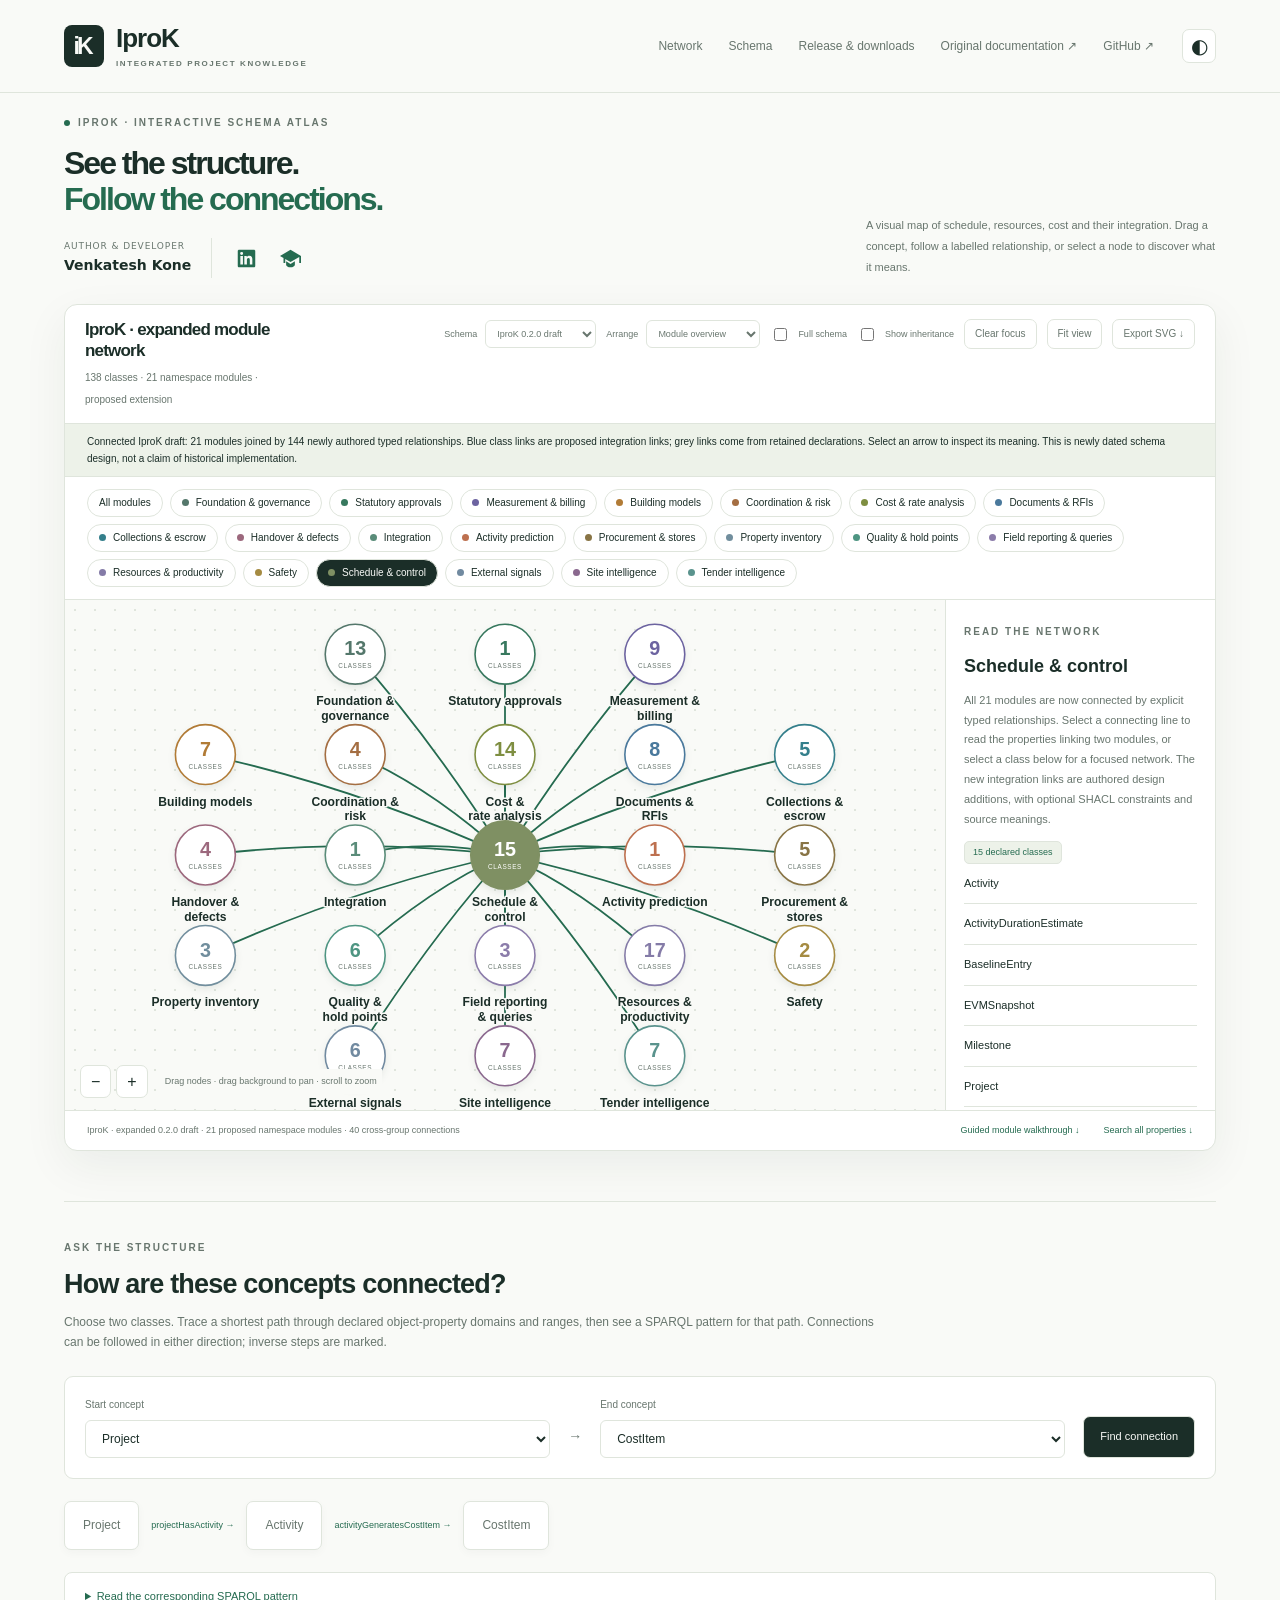
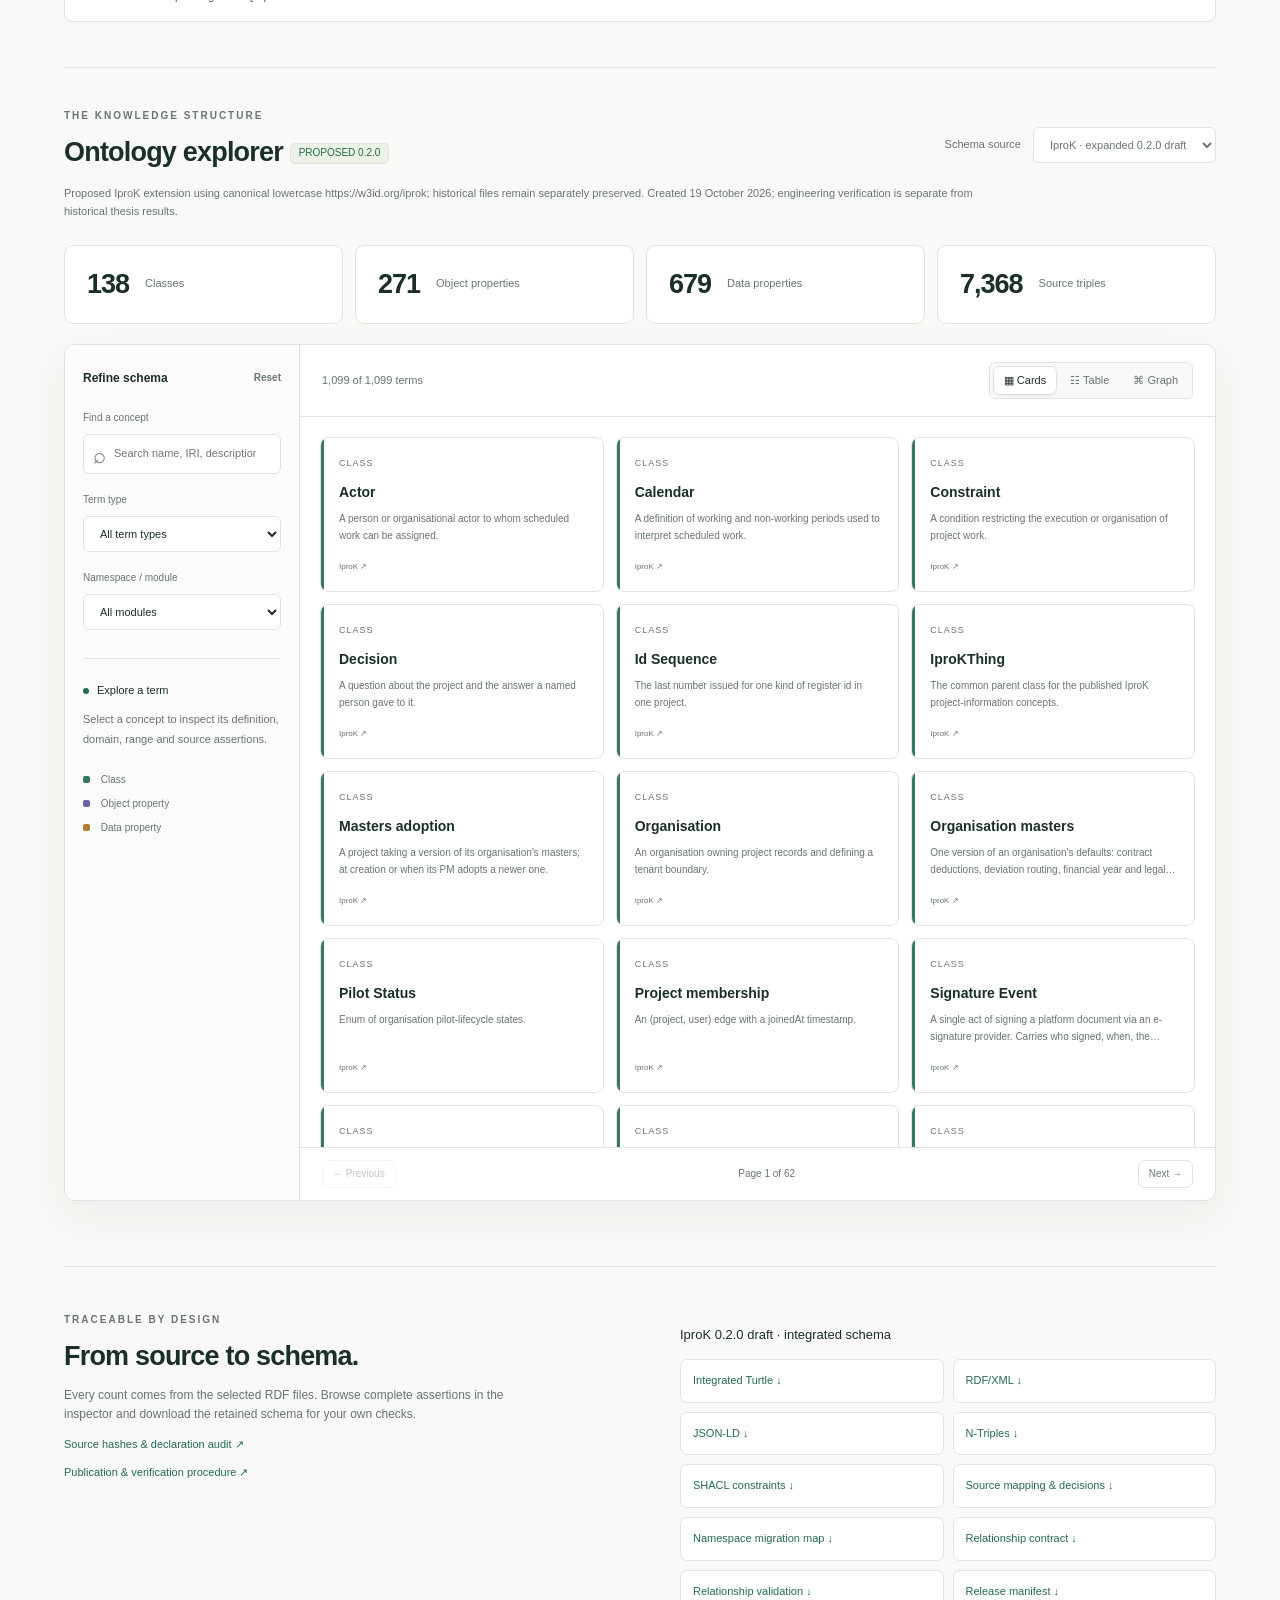
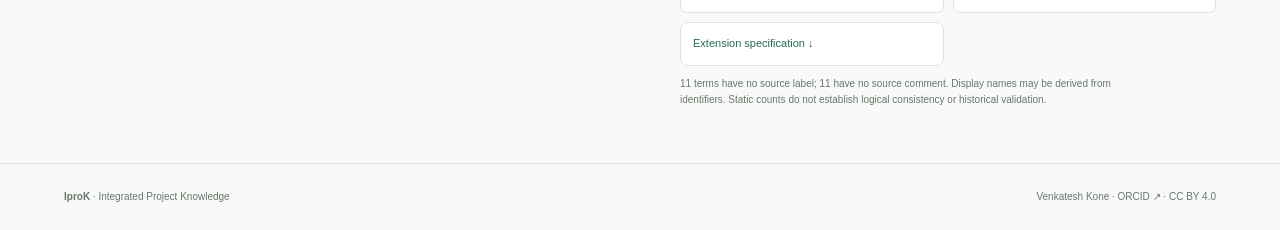
==== commit 45b05255: "Use compact LinkedIn and Scholar icons beside author credit" ====
--- a/index.html
+++ b/index.html
@@ -1,7 +1,7 @@
 <!doctype html>
-<html lang="en"><head><meta charset="utf-8"><meta name="viewport" content="width=device-width,initial-scale=1"><meta name="description" content="Explore the IproK ontology: construction schedules, resources, costs and connected project information."><title>IproK | A visual guide to connected project information</title><link rel="stylesheet" href="assets/explorer.css?v=lowercase1330"><script src="assets/explorer.js?v=lowercase1330" defer></script><meta name="author" content="Venkatesh Kone"><link rel="stylesheet" href="assets/author.css?v=author1"></head>
+<html lang="en"><head><meta charset="utf-8"><meta name="viewport" content="width=device-width,initial-scale=1"><meta name="description" content="Explore the IproK ontology: construction schedules, resources, costs and connected project information."><title>IproK | A visual guide to connected project information</title><link rel="stylesheet" href="assets/explorer.css?v=lowercase1330"><script src="assets/explorer.js?v=lowercase1330" defer></script><meta name="author" content="Venkatesh Kone"><link rel="stylesheet" href="assets/author.css?v=author-icons2"></head>
 <body><a class="skip" href="#workspace">Skip to explorer</a><header><a class="brand" href="index.html"><span class="mark">iK</span><span>IproK<small>INTEGRATED PROJECT KNOWLEDGE</small></span></a><nav aria-label="Main navigation"><a href="#network">Network</a><a href="#workspace">Schema</a><a href="#release">Release & downloads</a><a href="legacy.html">Original documentation ↗</a><a href="https://github.com/konevenkatesh/iprok-explorer">GitHub ↗</a></nav><button id="theme" class="icon" aria-label="Switch colour theme">◐</button></header>
-<main><section class="network-intro"><div><div class="eyebrow"><span class="dot"></span> IPROK · INTERACTIVE SCHEMA ATLAS</div><h1>See the structure.<br><span>Follow the connections.</span></h1><div class="author-credit" aria-label="Author and developer"><div class="author-credit-person"><span class="author-credit-role">Author &amp; developer</span><span class="author-credit-name">Venkatesh Kone</span></div><nav class="author-credit-links" aria-label="Author profiles"><a href="https://github.com/konevenkatesh/iprok-explorer" target="_blank" rel="noopener noreferrer">GitHub <span aria-hidden="true">↗</span></a><a href="https://www.linkedin.com/in/venkatesh-kone-66149a13b/" target="_blank" rel="noopener noreferrer">LinkedIn <span aria-hidden="true">↗</span></a><a href="https://scholar.google.com/citations?user=0aKzihMAAAAJ&amp;hl=en" target="_blank" rel="noopener noreferrer">Google Scholar <span aria-hidden="true">↗</span></a></nav></div></div><p>A visual map of schedule, resources, cost and their integration. Drag a concept, follow a labelled relationship, or select a node to discover what it means.</p></section>
+<main><section class="network-intro"><div><div class="eyebrow"><span class="dot"></span> IPROK · INTERACTIVE SCHEMA ATLAS</div><h1>See the structure.<br><span>Follow the connections.</span></h1><div class="author-credit" aria-label="Author and developer"><div class="author-credit-person"><span class="author-credit-role">Author &amp; developer</span><span class="author-credit-name">Venkatesh Kone</span></div><nav class="author-credit-links" aria-label="Author profiles"><a href="https://www.linkedin.com/in/venkatesh-kone-66149a13b/" target="_blank" rel="noopener noreferrer" aria-label="Venkatesh Kone on LinkedIn" title="LinkedIn"><svg viewBox="0 0 24 24" aria-hidden="true" focusable="false"><path fill="currentColor" d="M20.45 2H3.55C2.69 2 2 2.68 2 3.52v16.96C2 21.32 2.69 22 3.55 22h16.9c.86 0 1.55-.68 1.55-1.52V3.52c0-.84-.69-1.52-1.55-1.52ZM7.93 18.75H4.98V9.2h2.95v9.55ZM6.45 7.9a1.71 1.71 0 1 1 0-3.42 1.71 1.71 0 0 1 0 3.42Zm12.3 10.85H15.8V14.1c0-1.11-.02-2.54-1.55-2.54-1.55 0-1.79 1.21-1.79 2.46v4.73H9.51V9.2h2.83v1.3h.04c.39-.74 1.35-1.52 2.78-1.52 2.97 0 3.52 1.95 3.52 4.48v5.29Z"/></svg></a><a href="https://scholar.google.com/citations?user=0aKzihMAAAAJ&amp;hl=en" target="_blank" rel="noopener noreferrer" aria-label="Venkatesh Kone on Google Scholar" title="Google Scholar"><svg viewBox="0 0 24 24" aria-hidden="true" focusable="false"><path fill="currentColor" d="M12 2 0 9l4 2.33V17h2v-4.5l6 3.5 10-5.83V17h2V9L12 2Zm-5 13.25V19c0 1.66 2.24 3 5 3s5-1.34 5-3v-3.75l-5 2.92-5-2.92Z"/></svg></a></nav></div></div><p>A visual map of schedule, resources, cost and their integration. Drag a concept, follow a labelled relationship, or select a node to discover what it means.</p></section>
 <section id="network" class="network-studio" aria-labelledby="network-title"><div class="network-top"><div><h2 id="network-title">The IproK network</h2><span id="network-summary">28 classes · 5 modules</span></div><div class="network-switch"><label>Schema<select id="network-source"><option value="expanded">IproK 0.2.0 draft</option><option value="iprok">Published IproK</option><option value="niyoj">Niyoj development</option></select></label><label>Arrange<select id="network-layout"><option value="module-map">Module overview</option><option value="modules">Class clusters</option><option value="force">Connected network</option><option value="radial">Radial map</option><option value="hierarchy">Class hierarchy</option></select></label><label class="check-label"><input id="network-context" type="checkbox"> Full schema</label><label class="check-label"><input id="network-hierarchy" type="checkbox"> Show inheritance</label><button id="network-clear">Clear focus</button><button id="network-fit">Fit view</button><button id="network-export">Export SVG ↓</button></div></div><div id="network-evidence-note" class="network-evidence-note"></div><div id="network-modules" class="network-modules" role="group" aria-label="Focus a module"></div><div class="network-body"><div class="network-viewport"><svg id="network-svg" viewBox="0 0 1200 760" aria-label="IproK interactive module network"></svg><div class="canvas-tools"><button id="network-zoom-out" aria-label="Zoom network out">−</button><button id="network-zoom-in" aria-label="Zoom network in">+</button><span>Drag nodes · drag background to pan · scroll to zoom</span></div></div><aside class="network-detail"><div class="eyebrow">READ THE NETWORK</div><h3 id="network-node-title">Start with a connection.</h3><p id="network-node-description">Each circle is a class. Solid arrows are declared object-property links. Colours show the module. Select a node to highlight its neighbours and open the connected terms below.</p><div id="network-node-facts"></div><div id="network-node-links"></div><button id="network-inspect" hidden>Inspect all source assertions ↗</button><div class="network-key"><span><i></i> Solid arrow · object property</span><span>┄ Dashed arrow · subclass of</span><span>Labels and directions follow the RDF source.</span></div></aside></div><div class="network-foot"><span id="network-status" role="status">Published IproK 0.1.0 · source declarations</span><a href="#learning">Guided module walkthrough ↓</a><a href="#workspace">Search all properties ↓</a></div></section>
 <section id="learning" class="learning" aria-labelledby="learning-title"><div class="section-head"><div><div class="eyebrow">START WITH THE MEANING</div><h2 id="learning-title">Five modules. One connected structure.</h2></div><span class="badge">PUBLISHED IPROK SCHEMA</span></div><p class="intro">Choose a module to see its purpose and connections. Then follow a question through the model or inspect any term. Explanations are editorial guides; source assertions remain available at every step.</p><div id="module-cards" class="module-cards"></div><div id="module-detail" class="module-detail"><div><div class="eyebrow">INSIDE THE MODULE</div><h3 id="module-title"></h3><p id="module-purpose"></p><button id="browse-module" class="text-button"></button><div class="source-note">Concepts below may belong to neighbouring modules. The relationships on the right are declared in the selected module.</div><div id="module-diagram" class="concept-chips"></div></div><div><div class="eyebrow">READ THE CONNECTIONS</div><div id="module-relations" class="module-relations"></div></div></div><div class="journeys"><div class="eyebrow">FOLLOW A QUESTION</div><h2>See how the pieces connect.</h2><div id="journey-tabs" class="journey-tabs" role="group" aria-label="Guided schema paths"></div><p id="journey-description"></p><div id="journey-flow" class="journey-flow"></div><div class="reading-key"><span>□ Class: a kind of thing</span><span>→ Property: a declared relationship</span><span>Select either to inspect the source</span></div></div><div class="meaning-grid"><article><div class="eyebrow">01 · STRUCTURE</div><h3>The ontology defines the meanings.</h3><p>Task, ResourceAllocation and Resource are classes. taskHasResourceAllocation and allocationAssignsResource are relationships between those classes.</p></article><article><div class="eyebrow">02 · RECORDS</div><h3>The graph connects actual records.</h3><p>Illustrative only: “Task A → Allocation A → Crane A”. These would be project instances using the schema. This website contains no actual project records.</p></article><article><div class="eyebrow">03 · BOUNDARIES</div><h3>Read what is declared.</h3><p>The published IproK schema has schedule, resource, cost, integration and shared modules. A building-model module is not declared in this release. Niyoj is available separately as later development, with its own namespace.</p></article></div></section>
 <section class="pathfinder" aria-labelledby="pathfinder-title"><div><div class="eyebrow">ASK THE STRUCTURE</div><h2 id="pathfinder-title">How are these concepts connected?</h2><p>Choose two classes. Trace a shortest path through declared object-property domains and ranges, then see a SPARQL pattern for that path. Connections can be followed in either direction; inverse steps are marked.</p></div><div class="path-selectors"><label>Start concept<select id="path-start"></select></label><span aria-hidden="true">→</span><label>End concept<select id="path-end"></select></label><button id="find-path">Find connection</button></div><div id="path-result" role="status" aria-live="polite"></div><details id="query-details"><summary>Read the corresponding SPARQL pattern</summary><pre id="path-query"></pre><div class="query-actions"><button id="copy-query">Copy query</button><span id="query-copy-status" role="status"></span></div><p class="source-note">Generated from the displayed schema path. No query runs here. Use a populated graph with matching predicates; inspect dataset, graph scope and authorisation before execution. Domain/range declarations can be multiple and are not validation rules.</p></details></section>
--- a/assets/author.css
+++ b/assets/author.css
@@ -1,13 +1,12 @@
 /* Shared author credit for the atlas and original documentation. */
-.author-credit{display:flex;align-items:center;flex-wrap:wrap;gap:12px 22px;margin:20px 0 4px;font-family:system-ui,-apple-system,BlinkMacSystemFont,"Segoe UI",sans-serif;font-size:12px;line-height:1.5;color:var(--ink,#243b35)}
+.author-credit{display:flex;align-items:center;flex-wrap:wrap;gap:12px 20px;margin:20px 0 4px;font-family:system-ui,-apple-system,BlinkMacSystemFont,"Segoe UI",sans-serif;font-size:12px;line-height:1.5;color:var(--ink,#243b35)}
 .author-credit-person{display:flex;flex-direction:column;gap:2px}
 .author-credit-role{font-size:9px;letter-spacing:.1em;text-transform:uppercase;color:var(--muted,#5d7069)}
 .author-credit .author-credit-name{font-size:14px;font-weight:600;color:inherit;text-decoration:none;border:0;background:none}
-.author-credit .author-credit-links{display:flex;align-items:center;flex-wrap:wrap;gap:16px;margin:0;padding:0 0 0 20px;border-left:1px solid var(--line,#dce3de)}
-.author-credit .author-credit-links a{display:inline-flex;align-items:center;gap:4px;margin:0;padding:5px 0;color:var(--accent,#326b55);text-decoration:none;border:0;background:none;font-size:11px;white-space:nowrap}
-.author-credit a:hover{text-decoration:underline;text-underline-offset:4px}
-.author-credit a:focus-visible{outline:2px solid var(--accent,#326b55);outline-offset:4px;border-radius:2px}
-@media(prefers-color-scheme:dark){.head .author-credit{color:#e0e9e4}.head .author-credit-role{color:#acbbb3}.head .author-credit-links{border-color:#50635a}.head .author-credit-links a{color:#a8d7bf}}
-@media(max-width:480px){.author-credit{gap:10px 18px}.author-credit .author-credit-links{padding-left:15px;gap:12px}.author-credit .author-credit-links a{display:inline-flex!important}}
-
-@media(max-width:600px){.author-credit{align-items:flex-start}.author-credit .author-credit-links{border-left:0;padding-left:0;width:100%;gap:18px}.author-credit .author-credit-links a{display:inline-flex!important}}
+.author-credit .author-credit-links{display:flex;align-items:center;gap:4px;margin:0;padding:0 0 0 14px;border-left:1px solid var(--line,#dce3de)}
+.author-credit .author-credit-links a{display:inline-flex!important;align-items:center;justify-content:center;width:40px;height:40px;box-sizing:border-box;margin:0;padding:9px;color:var(--accent,#326b55);text-decoration:none;border:0;border-radius:8px;background:none;transition:background .15s,color .15s}
+.author-credit-links svg{display:block;width:21px;height:21px;flex:none}
+.author-credit .author-credit-links a:hover{background:var(--soft,#eaf0eb);color:var(--ink,#243b35)}
+.author-credit a:focus-visible{outline:2px solid var(--accent,#326b55);outline-offset:3px}
+@media(prefers-color-scheme:dark){.head .author-credit{color:#e0e9e4}.head .author-credit-role{color:#acbbb3}.head .author-credit-links{border-color:#50635a}.head .author-credit-links a{color:#a8d7bf}.head .author-credit-links a:hover{background:#25382d;color:#e0e9e4}}
+@media(max-width:480px){.author-credit{gap:10px 14px}.author-credit .author-credit-links{padding-left:10px}}
